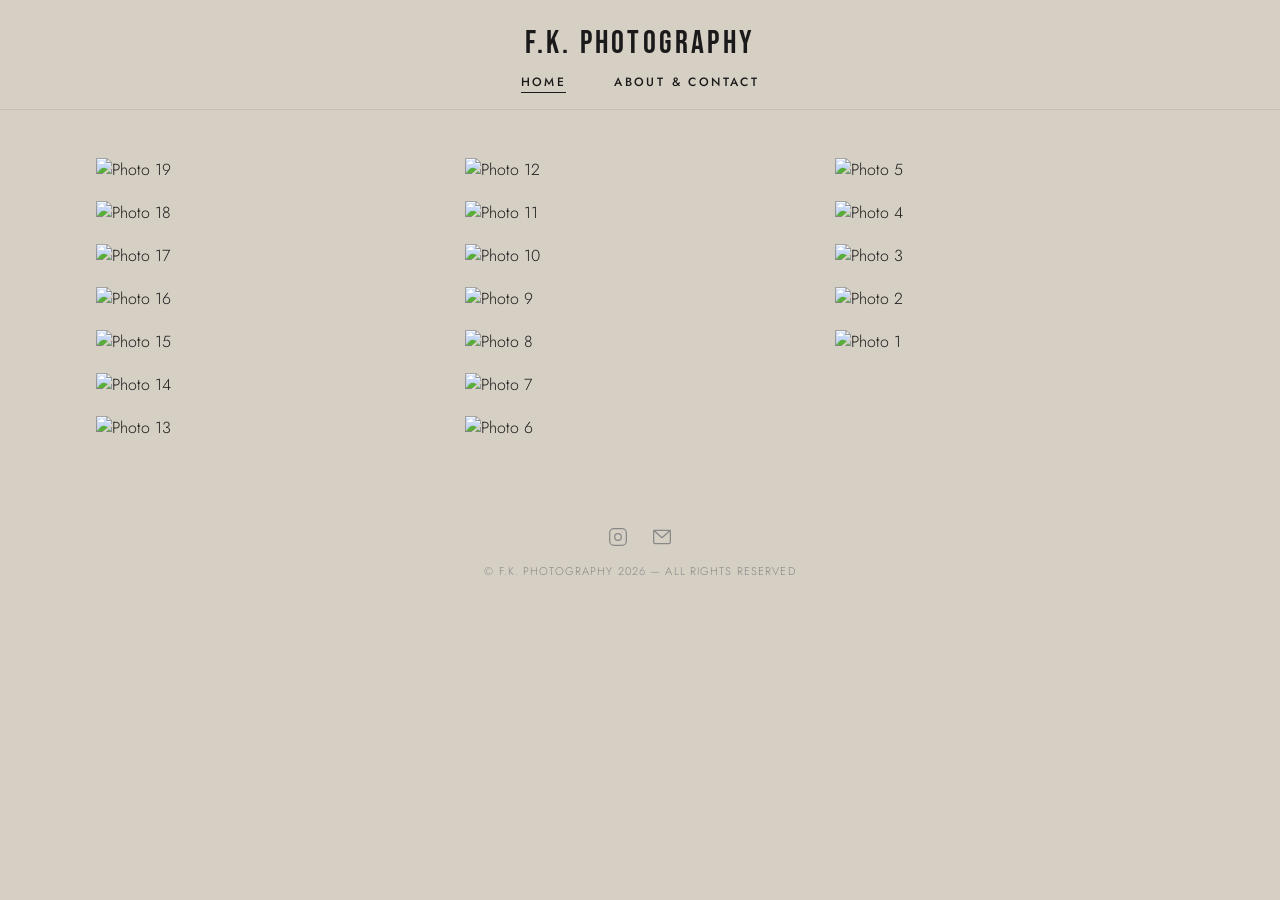
==== index.html @ 9a8f8eb3 "Add files via upload" ====
<!DOCTYPE html>
<html lang="en">
<head>
  <meta charset="UTF-8" />
  <meta name="viewport" content="width=device-width, initial-scale=1.0" />
  <title>F.K. Photography</title>
  <link rel="stylesheet" href="style.css" />
</head>
<body>

  <!-- NAV -->
  <nav>
    <a href="index.html" class="nav-logo">F.K. Photography</a>
    <ul class="nav-links">
      <li><a href="index.html" class="active">Home</a></li>
      <li><a href="about.html">About &amp; Contact</a></li>
    </ul>
    <button class="nav-toggle" aria-label="Open menu" onclick="openMenu()">
      <span></span><span></span><span></span>
    </button>
  </nav>

  <!-- MOBILE OVERLAY -->
  <div class="nav-overlay" id="navOverlay">
    <button class="nav-overlay-close" onclick="closeMenu()">&#x2715;</button>
    <a href="index.html" onclick="closeMenu()">Home</a>
    <a href="about.html" onclick="closeMenu()">About &amp; Contact</a>
  </div>

  <!-- MAIN -->
  <main>
    <div class="photo-grid" id="photoGrid">

      <!--
        ADDING NEW PHOTOS:
        1. Name new files manually: photo (20).jpeg, photo (21).jpeg etc.
        2. Copy one of the blocks below and paste it at the TOP of this list
        3. Update the number in src to match your new filename
      -->

      <!-- NEWEST PHOTOS AT TOP -->
      <div class="photo-grid-item fade-in"><img src="images/home/photo (19).jpeg" alt="Photo 19" loading="lazy" /></div>
      <div class="photo-grid-item fade-in"><img src="images/home/photo (18).jpeg" alt="Photo 18" loading="lazy" /></div>
      <div class="photo-grid-item fade-in"><img src="images/home/photo (17).jpeg" alt="Photo 17" loading="lazy" /></div>
      <div class="photo-grid-item fade-in"><img src="images/home/photo (16).jpeg" alt="Photo 16" loading="lazy" /></div>
      <div class="photo-grid-item fade-in"><img src="images/home/photo (15).jpeg" alt="Photo 15" loading="lazy" /></div>
      <div class="photo-grid-item fade-in"><img src="images/home/photo (14).jpeg" alt="Photo 14" loading="lazy" /></div>
      <div class="photo-grid-item fade-in"><img src="images/home/photo (13).jpeg" alt="Photo 13" loading="lazy" /></div>
      <div class="photo-grid-item fade-in"><img src="images/home/photo (12).jpeg" alt="Photo 12" loading="lazy" /></div>
      <div class="photo-grid-item fade-in"><img src="images/home/photo (11).jpeg" alt="Photo 11" loading="lazy" /></div>
      <div class="photo-grid-item fade-in"><img src="images/home/photo (10).jpeg" alt="Photo 10" loading="lazy" /></div>
      <div class="photo-grid-item fade-in"><img src="images/home/photo (9).jpeg" alt="Photo 9" loading="lazy" /></div>
      <div class="photo-grid-item fade-in"><img src="images/home/photo (8).jpeg" alt="Photo 8" loading="lazy" /></div>
      <div class="photo-grid-item fade-in"><img src="images/home/photo (7).jpeg" alt="Photo 7" loading="lazy" /></div>
      <div class="photo-grid-item fade-in"><img src="images/home/photo (6).jpeg" alt="Photo 6" loading="lazy" /></div>
      <div class="photo-grid-item fade-in"><img src="images/home/photo (5).jpeg" alt="Photo 5" loading="lazy" /></div>
      <div class="photo-grid-item fade-in"><img src="images/home/photo (4).jpeg" alt="Photo 4" loading="lazy" /></div>
      <div class="photo-grid-item fade-in"><img src="images/home/photo (3).jpeg" alt="Photo 3" loading="lazy" /></div>
      <div class="photo-grid-item fade-in"><img src="images/home/photo (2).jpeg" alt="Photo 2" loading="lazy" /></div>
      <div class="photo-grid-item fade-in"><img src="images/home/photo (1).jpeg" alt="Photo 1" loading="lazy" /></div>

    </div>
  </main>

  <!-- FOOTER -->
  <footer>
    <div class="footer-icons">
      <a href="https://instagram.com/photos_by_fk" target="_blank" rel="noopener" aria-label="Instagram">
        <svg viewBox="0 0 24 24" xmlns="http://www.w3.org/2000/svg">
          <rect x="2" y="2" width="20" height="20" rx="5" ry="5"/>
          <circle cx="12" cy="12" r="4"/>
          <circle cx="17.5" cy="6.5" r="0.5" fill="currentColor" stroke="none"/>
        </svg>
      </a>
      <a id="footermaillink" aria-label="Email">
        <svg viewBox="0 0 24 24" xmlns="http://www.w3.org/2000/svg">
          <rect x="2" y="4" width="20" height="16" rx="2"/>
          <polyline points="2,4 12,13 22,4"/>
        </svg>
      </a>
    </div>
    <p>&copy; F.K. Photography 2026 &mdash; All rights reserved</p>
  </footer>

  <script src="script.js"></script>
  <script>
    var u = 'f.k.photography';
    var d = 'outlook.com';
    var fl = document.getElementById('footermaillink');
    if (fl) { fl.href = 'mailto:' + u + '@' + d; }
  </script>

</body>
</html>
---- style.css ----
/* =============================================
   F.K. PHOTOGRAPHY — style.css
   ============================================= */

@import url('https://fonts.googleapis.com/css2?family=Bebas+Neue&family=Jost:ital,wght@0,300;0,400;0,500;1,300&display=swap');

:root {
  --bg:        #d6cfc4;
  --fg:        #1a1a1a;
  --fg-muted:  #888;
  --accent:    #1a1a1a;
  --nav-h:     110px;
  --font-display: 'Bebas Neue', sans-serif;
  --font-body:    'Jost', sans-serif;
}

*, *::before, *::after {
  box-sizing: border-box;
  margin: 0;
  padding: 0;
}

html { scroll-behavior: smooth; }

body {
  background: var(--bg);
  color: var(--fg);
  font-family: var(--font-body);
  font-weight: 300;
  min-height: 100vh;
}

a { color: inherit; text-decoration: none; }

img {
  display: block;
  width: 100%;
  height: 100%;
  object-fit: cover;
}

/* =============================================
   NAV
   ============================================= */

nav {
  position: fixed;
  top: 0; left: 0; right: 0;
  z-index: 100;
  height: var(--nav-h);
  display: flex;
  flex-direction: column;
  align-items: center;
  justify-content: center;
  gap: 0.4rem;
  padding: 1.2rem 2rem 0.8rem;
  background: var(--bg);
  border-bottom: 1px solid rgba(0,0,0,0.08);
}

.nav-logo {
  font-family: var(--font-display);
  font-size: 2rem;
  letter-spacing: 0.1em;
  text-transform: uppercase;
}

.nav-links {
  display: flex;
  gap: 3rem;
  list-style: none;
}

.nav-links a {
  font-family: var(--font-body);
  font-size: 0.75rem;
  font-weight: 500;
  letter-spacing: 0.2em;
  text-transform: uppercase;
  position: relative;
  padding-bottom: 2px;
}

.nav-links a::after {
  content: '';
  position: absolute;
  bottom: 0; left: 0;
  width: 0;
  height: 1px;
  background: var(--fg);
  transition: width 0.3s ease;
}

.nav-links a:hover::after,
.nav-links a.active::after { width: 100%; }

/* Mobile toggle — hidden on all sizes, we keep centered nav */
.nav-toggle {
  display: none;
}

/* =============================================
   MOBILE NAV OVERLAY
   ============================================= */

.nav-overlay {
  display: none;
  position: fixed;
  inset: 0;
  z-index: 99;
  background: var(--bg);
  flex-direction: column;
  align-items: center;
  justify-content: center;
  gap: 2.5rem;
}

.nav-overlay.open { display: flex; }

.nav-overlay a {
  font-family: var(--font-display);
  font-size: 3rem;
  letter-spacing: 0.06em;
}

.nav-overlay-close {
  position: absolute;
  top: 1.5rem; right: 2rem;
  background: none;
  border: none;
  font-size: 2rem;
  cursor: pointer;
  color: var(--fg);
  font-family: var(--font-body);
  font-weight: 300;
}

/* =============================================
   PAGE WRAPPER
   ============================================= */

main { padding-top: var(--nav-h); }

/* =============================================
   HOME — PHOTO GRID
   ============================================= */

.photo-grid {
  columns: 3;
  column-gap: 20px;
  padding: 3rem 6rem;
  max-width: 1400px;
  margin: 0 auto;
}

.photo-grid-item {
  break-inside: avoid;
  margin-bottom: 20px;
  overflow: hidden;
}

.photo-grid-item img {
  height: auto;
  display: block;
}

/* =============================================
   ABOUT PAGE
   ============================================= */

.about-wrap {
  max-width: 900px;
  margin: 0 auto;
  padding: 5rem 2rem 6rem;
  display: grid;
  grid-template-columns: 1fr 1fr;
  gap: 5rem;
  align-items: start;
}

.about-image {
  aspect-ratio: 3/4;
  overflow: hidden;
  cursor: default;
  pointer-events: none;
}

.about-image img {
  width: 100%;
  height: 100%;
  object-fit: cover;
}

.about-text h1 {
  font-family: var(--font-display);
  font-size: 3.5rem;
  letter-spacing: 0.05em;
  line-height: 1;
  margin-bottom: 2rem;
}

.about-text p {
  font-size: 0.95rem;
  line-height: 1.85;
  margin-bottom: 1.5rem;
}

.contact-block {
  border-top: 1px solid #ccc;
  padding-top: 2rem;
  margin-top: 1rem;
}

.contact-block h2 {
  font-family: var(--font-display);
  font-size: 1.8rem;
  letter-spacing: 0.05em;
  margin-bottom: 1.2rem;
}

.contact-block a {
  display: inline-block;
  font-size: 0.8rem;
  letter-spacing: 0.15em;
  text-transform: uppercase;
  border-bottom: 1px solid var(--fg);
  padding-bottom: 2px;
  margin-bottom: 0.8rem;
  transition: opacity 0.2s;
}

.contact-block a:hover { opacity: 0.5; }

/* =============================================
   FOOTER
   ============================================= */

footer {
  padding: 2.5rem 2rem;
  font-size: 0.7rem;
  letter-spacing: 0.1em;
  color: var(--fg-muted);
  text-align: center;
  text-transform: uppercase;
  display: flex;
  flex-direction: column;
  align-items: center;
  gap: 1rem;
}

.footer-icons {
  display: flex;
  gap: 1.5rem;
  align-items: center;
}

.footer-icons a {
  color: var(--fg-muted);
  transition: color 0.2s ease;
  display: flex;
  align-items: center;
}

.footer-icons a:hover { color: var(--fg); }

.footer-icons svg {
  width: 20px;
  height: 20px;
  fill: none;
  stroke: currentColor;
  stroke-width: 1.5;
  stroke-linecap: round;
  stroke-linejoin: round;
}

/* =============================================
   FADE-IN ON SCROLL
   ============================================= */

.fade-in {
  opacity: 0;
  transform: translateY(16px);
  transition: opacity 0.7s ease, transform 0.7s ease;
}

.fade-in.visible {
  opacity: 1;
  transform: none;
}

/* =============================================
   RESPONSIVE
   ============================================= */

@media (max-width: 1100px) {
  .photo-grid { padding: 2.5rem 3rem; }
}

@media (max-width: 900px) {
  .about-wrap {
    grid-template-columns: 1fr;
    gap: 2rem;
    padding: 3rem 1.5rem 5rem;
  }

  /* Flip order: text first, portrait second on mobile */
  .about-image { order: 2; aspect-ratio: unset; max-width: 260px; margin: 0 auto; }
  .about-text  { order: 1; }

  .photo-grid { padding: 2rem; }
}

@media (max-width: 700px) {
  .photo-grid {
    columns: 2;
    padding: 1.5rem 1rem;
    column-gap: 12px;
  }
  .photo-grid-item { margin-bottom: 12px; }

  /* Keep nav centered, just shrink font slightly */
  .nav-logo { font-size: 1.4rem; }
  .nav-links a { font-size: 0.65rem; letter-spacing: 0.14em; }
  nav { gap: 0.3rem; }
}

@media (max-width: 420px) {
  .photo-grid { columns: 1; }

  .nav-logo { font-size: 1.2rem; }
  .nav-links { gap: 1.5rem; }
}
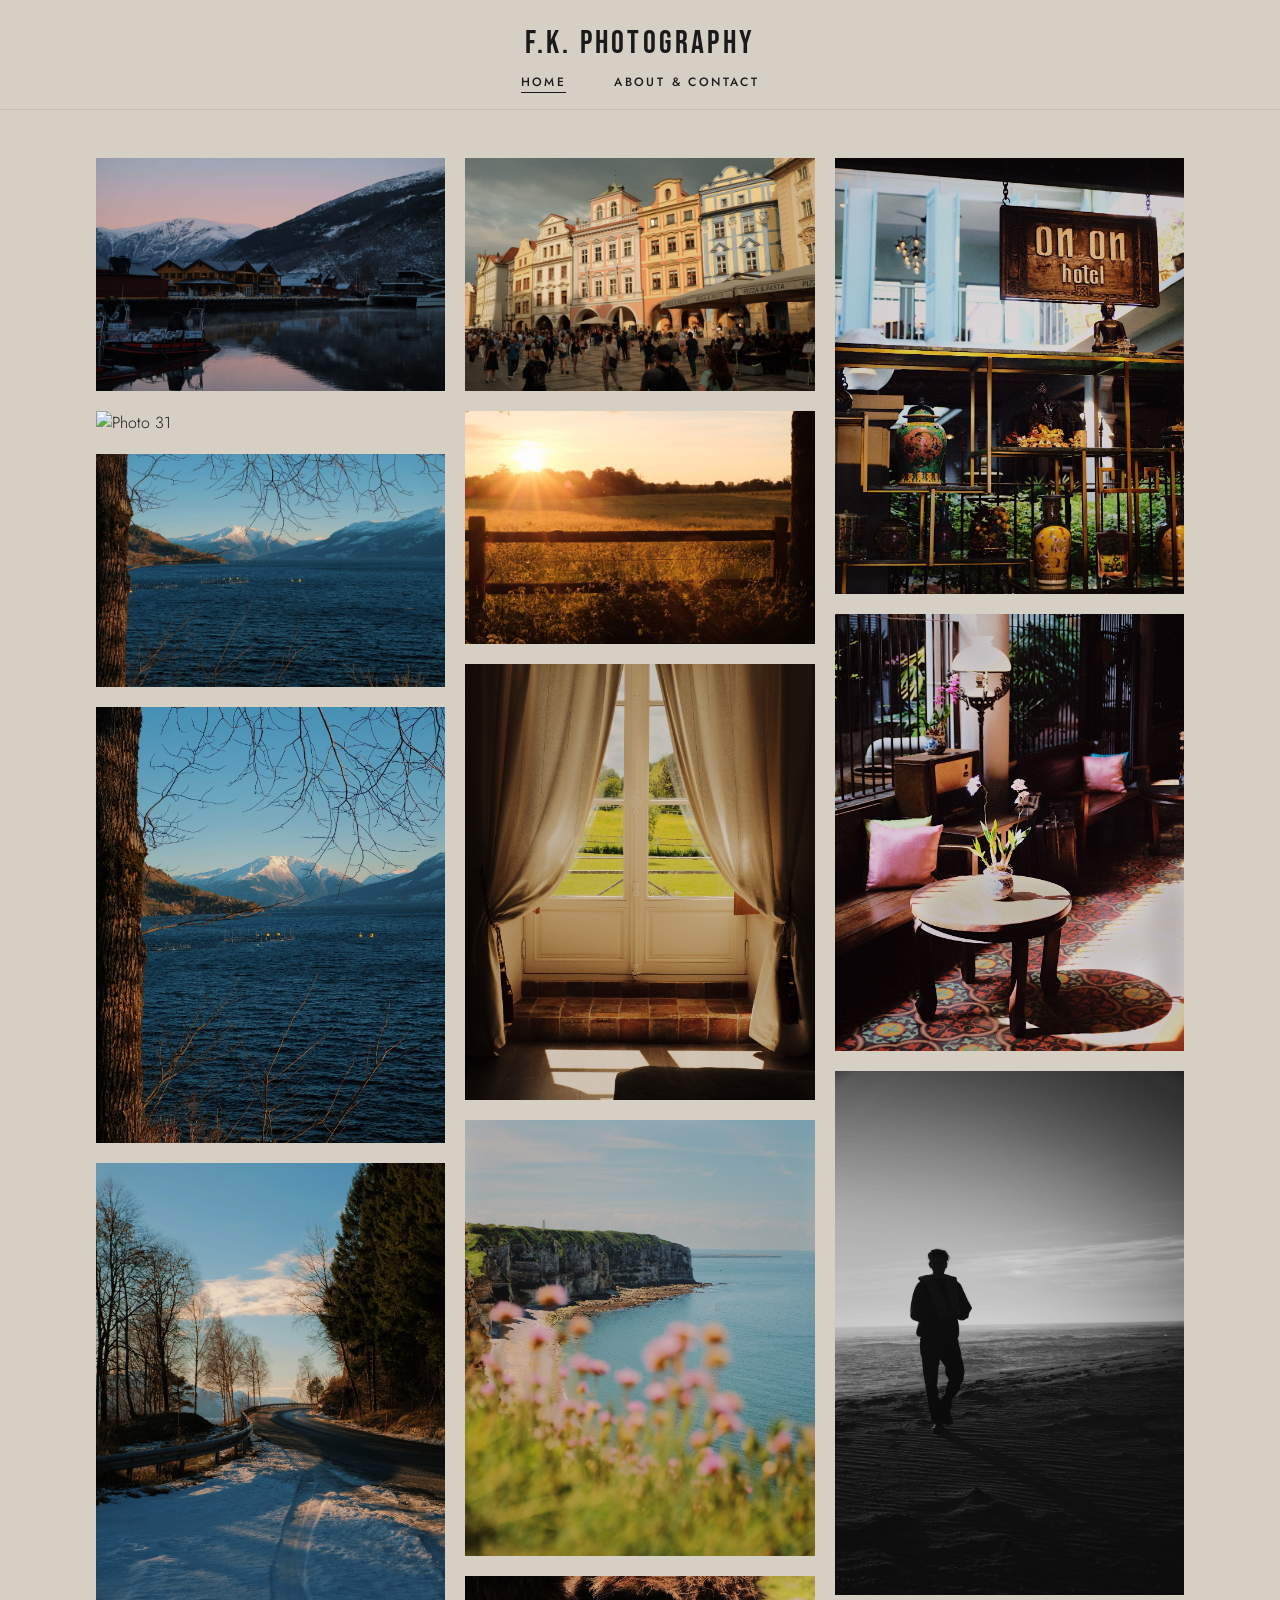
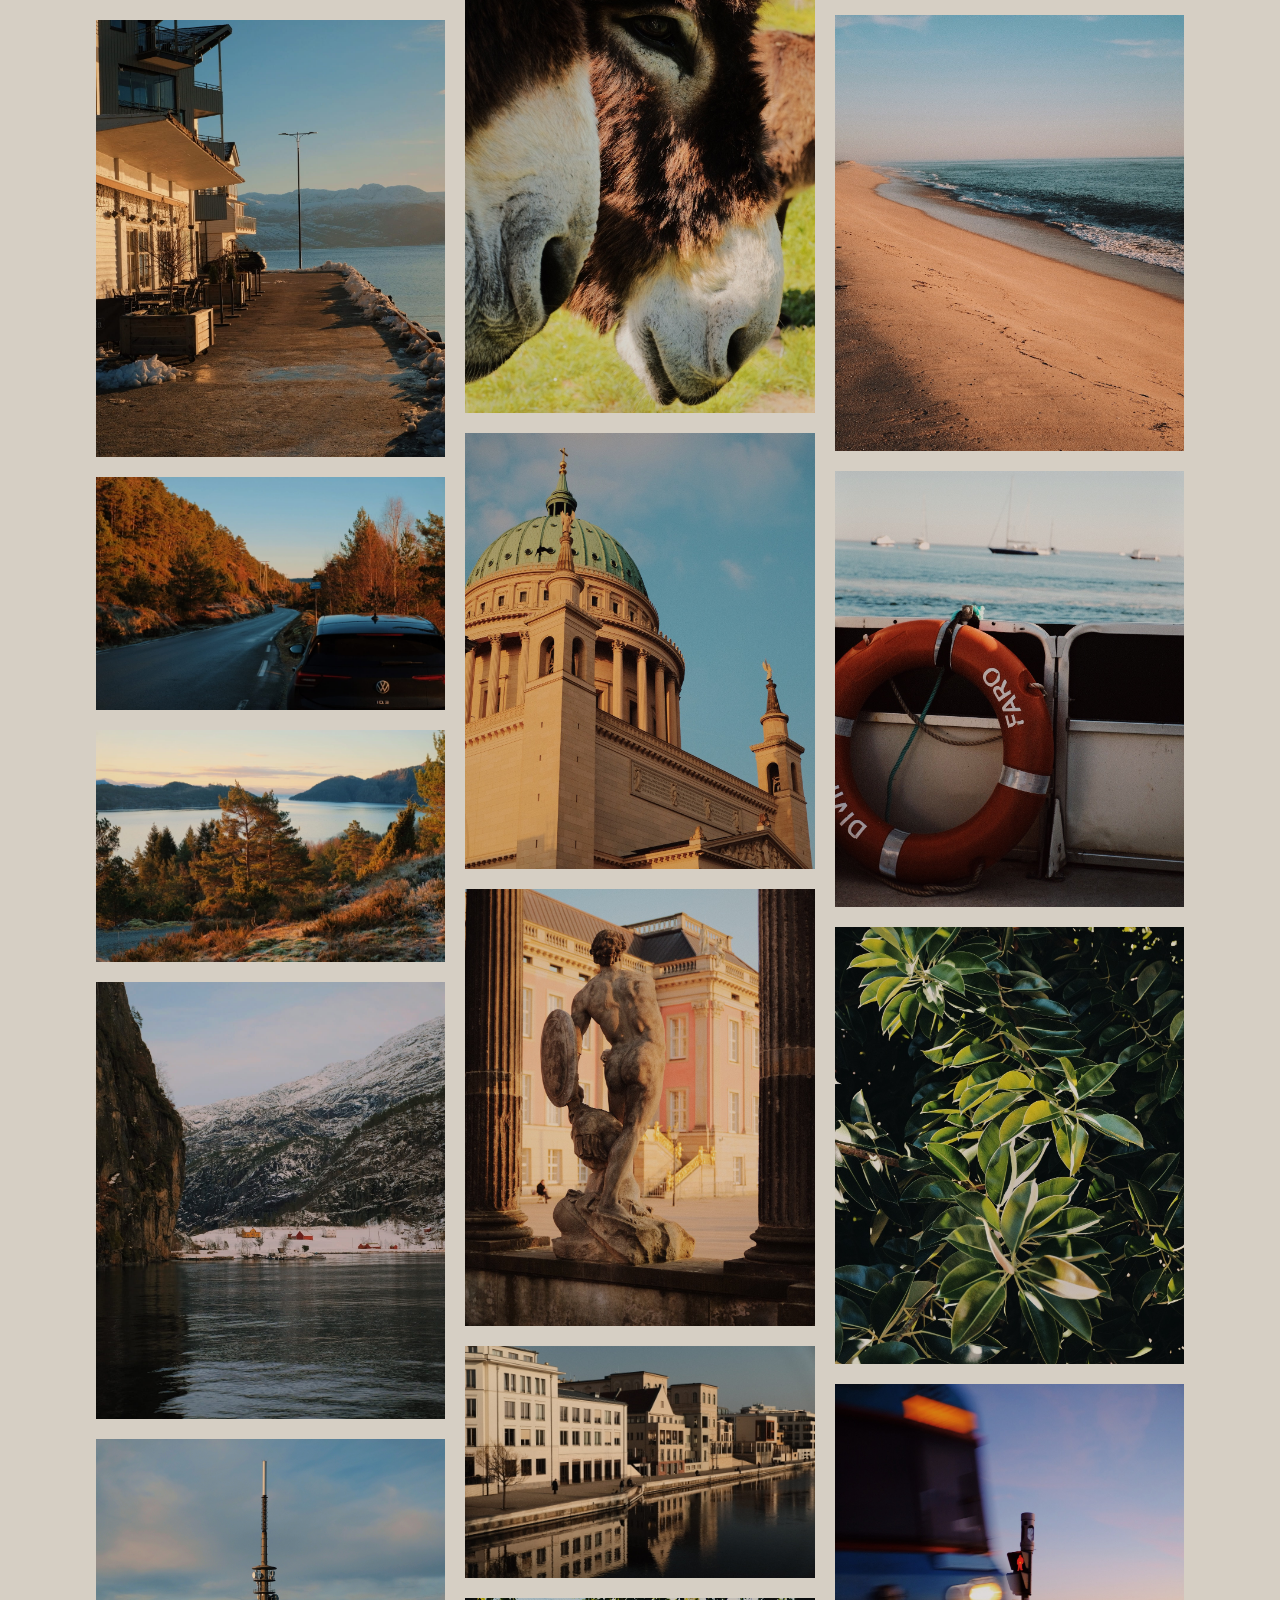
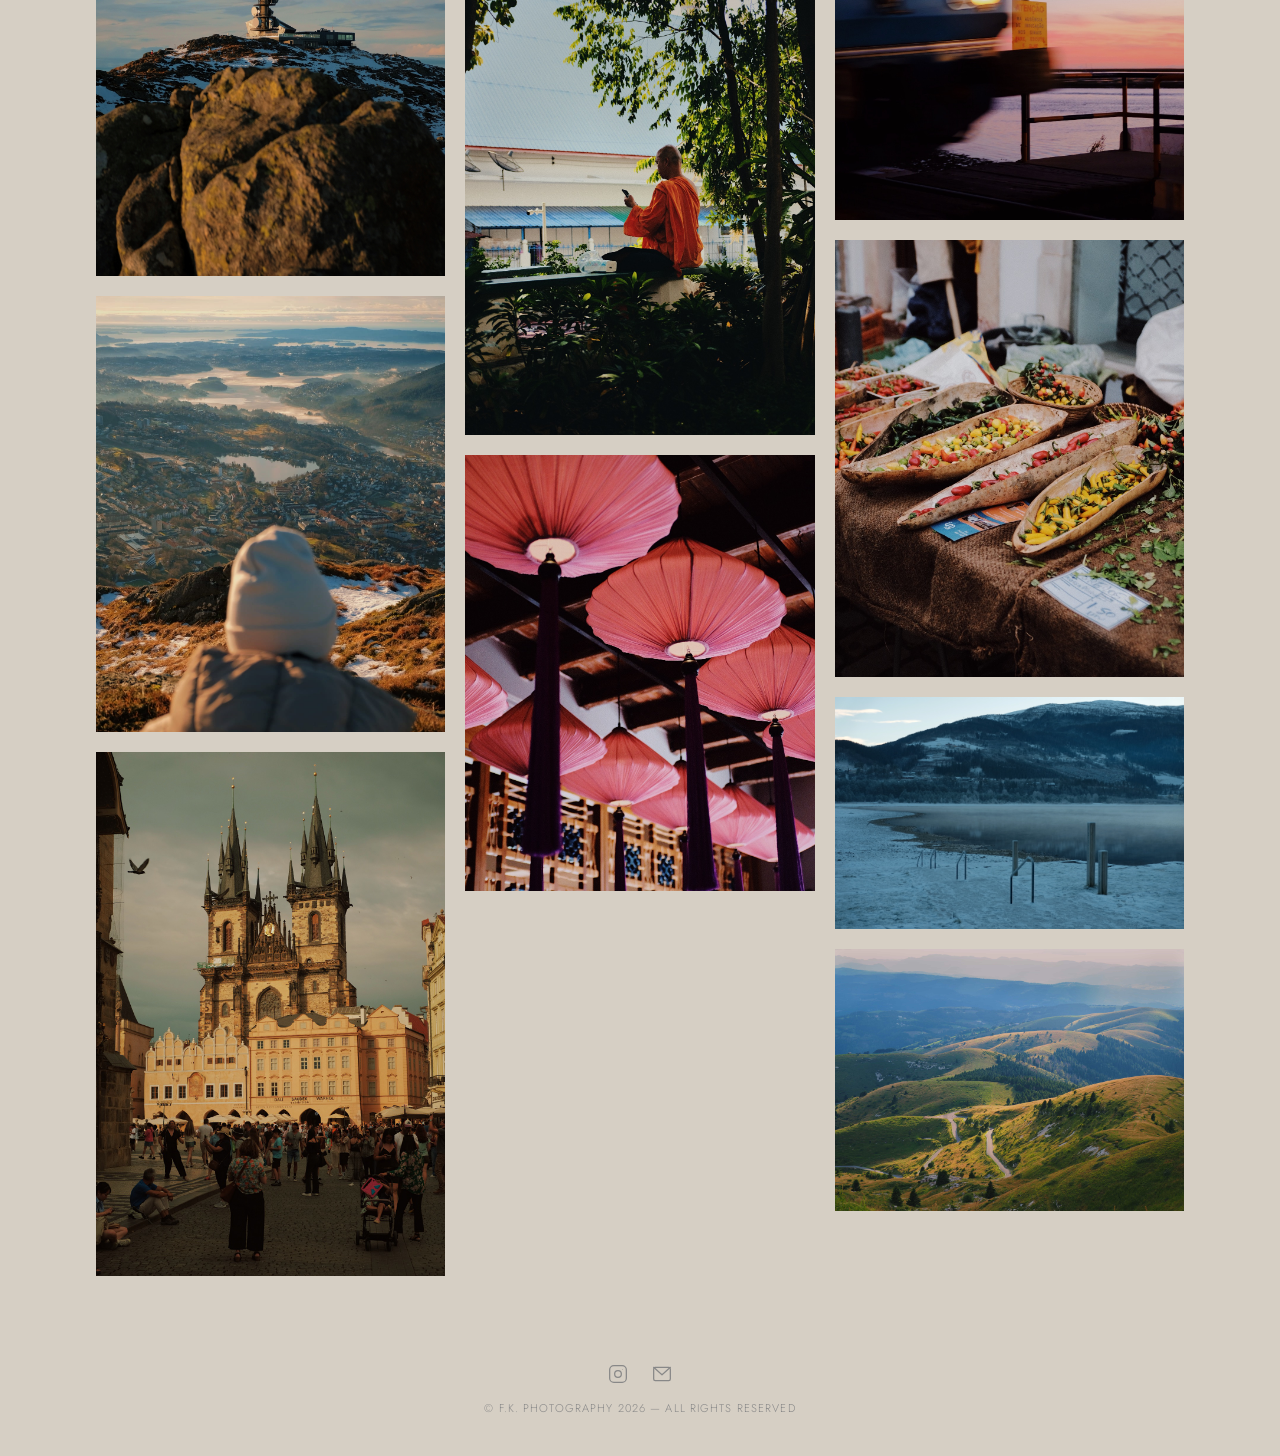
==== commit 512be9cb: "Update index.html" ====
--- a/index.html
+++ b/index.html
@@ -39,6 +39,19 @@
       -->
 
       <!-- NEWEST PHOTOS AT TOP -->
+      <div class="photo-grid-item fade-in"><img src="images/home/photo (32).jpeg" alt="Photo 32" loading="lazy" /></div>
+      <div class="photo-grid-item fade-in"><img src="images/home/photo (31).jpeg" alt="Photo 31" loading="lazy" /></div>
+      <div class="photo-grid-item fade-in"><img src="images/home/photo (30).jpeg" alt="Photo 30" loading="lazy" /></div>
+      <div class="photo-grid-item fade-in"><img src="images/home/photo (29).jpeg" alt="Photo 29" loading="lazy" /></div>
+      <div class="photo-grid-item fade-in"><img src="images/home/photo (28).jpeg" alt="Photo 28" loading="lazy" /></div>
+      <div class="photo-grid-item fade-in"><img src="images/home/photo (27).jpeg" alt="Photo 27" loading="lazy" /></div>
+      <div class="photo-grid-item fade-in"><img src="images/home/photo (26).jpeg" alt="Photo 26" loading="lazy" /></div>
+      <div class="photo-grid-item fade-in"><img src="images/home/photo (25).jpeg" alt="Photo 25" loading="lazy" /></div>
+      <div class="photo-grid-item fade-in"><img src="images/home/photo (24).jpeg" alt="Photo 24" loading="lazy" /></div>
+      <div class="photo-grid-item fade-in"><img src="images/home/photo (23).jpeg" alt="Photo 23" loading="lazy" /></div>
+      <div class="photo-grid-item fade-in"><img src="images/home/photo (22).jpeg" alt="Photo 22" loading="lazy" /></div>
+      <div class="photo-grid-item fade-in"><img src="images/home/photo (21).jpeg" alt="Photo 21" loading="lazy" /></div>
+      <div class="photo-grid-item fade-in"><img src="images/home/photo (20).jpeg" alt="Photo 20" loading="lazy" /></div>
       <div class="photo-grid-item fade-in"><img src="images/home/photo (19).jpeg" alt="Photo 19" loading="lazy" /></div>
       <div class="photo-grid-item fade-in"><img src="images/home/photo (18).jpeg" alt="Photo 18" loading="lazy" /></div>
       <div class="photo-grid-item fade-in"><img src="images/home/photo (17).jpeg" alt="Photo 17" loading="lazy" /></div>
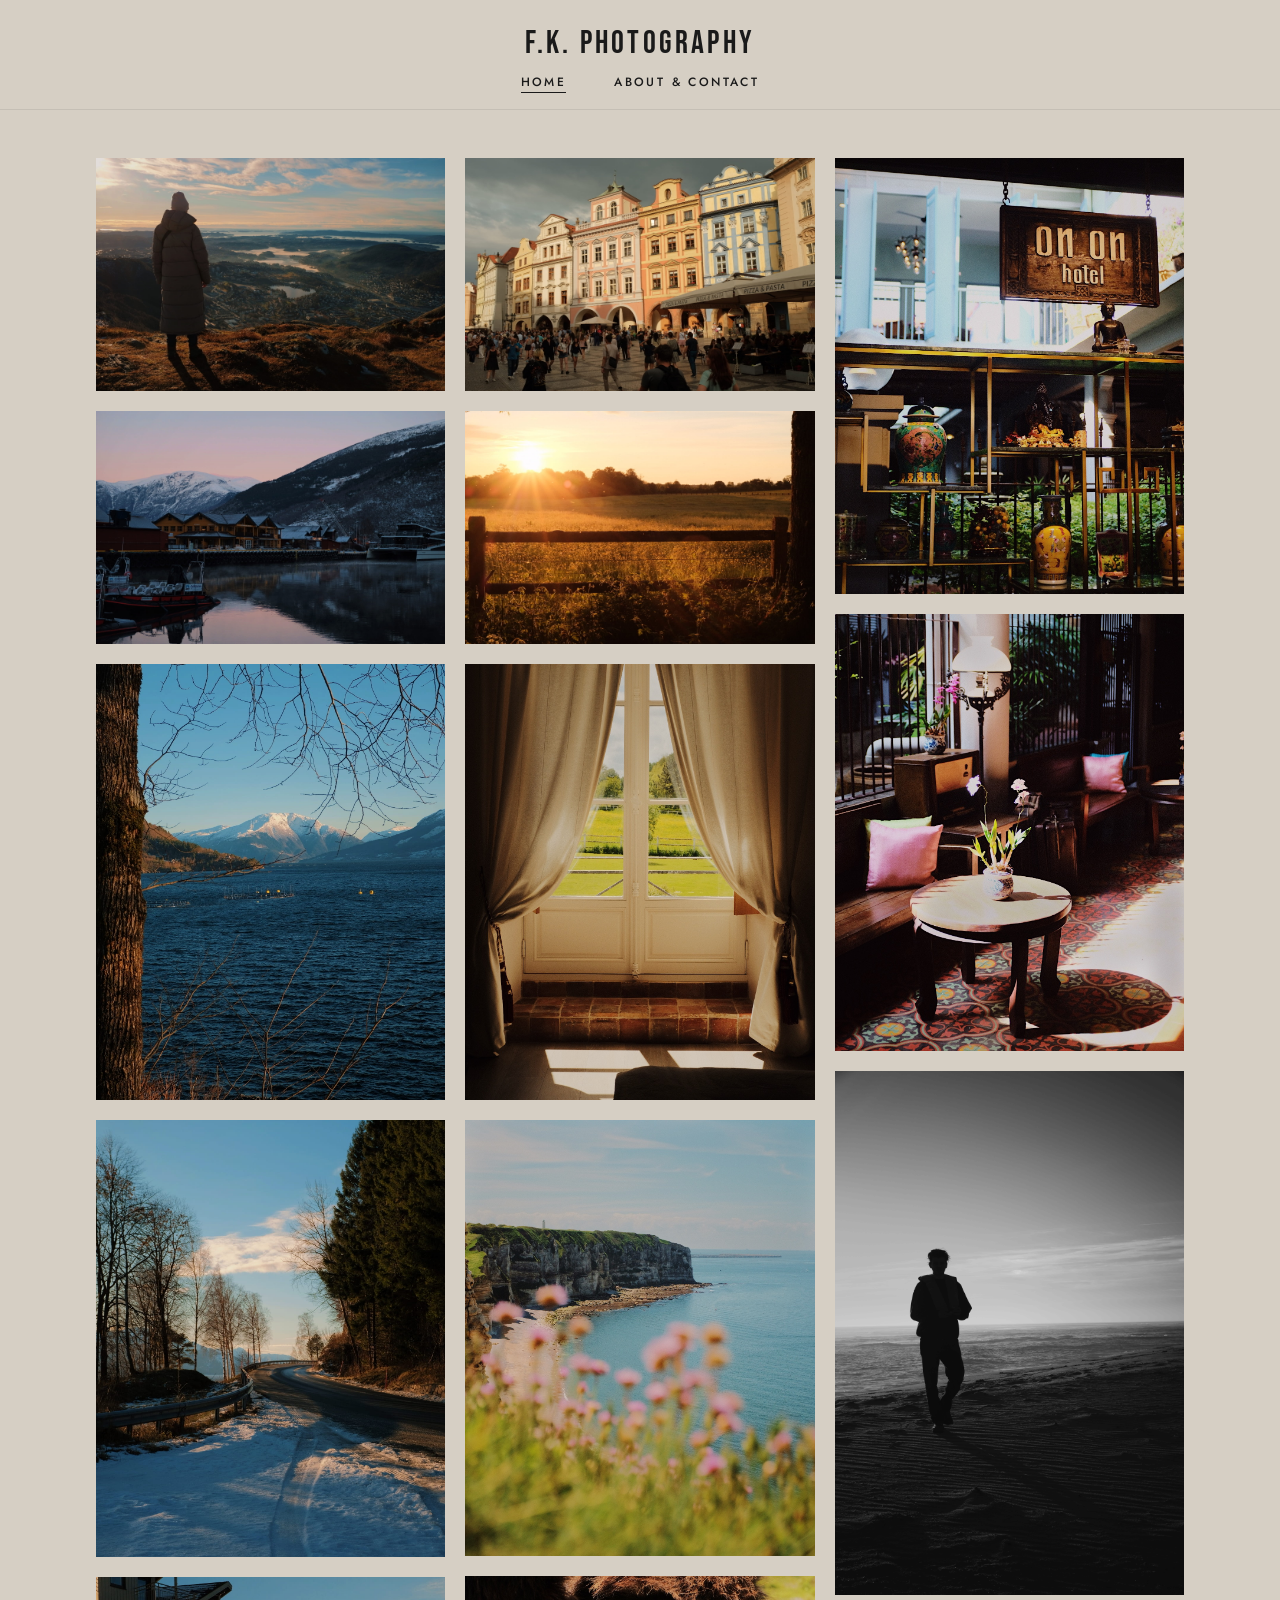
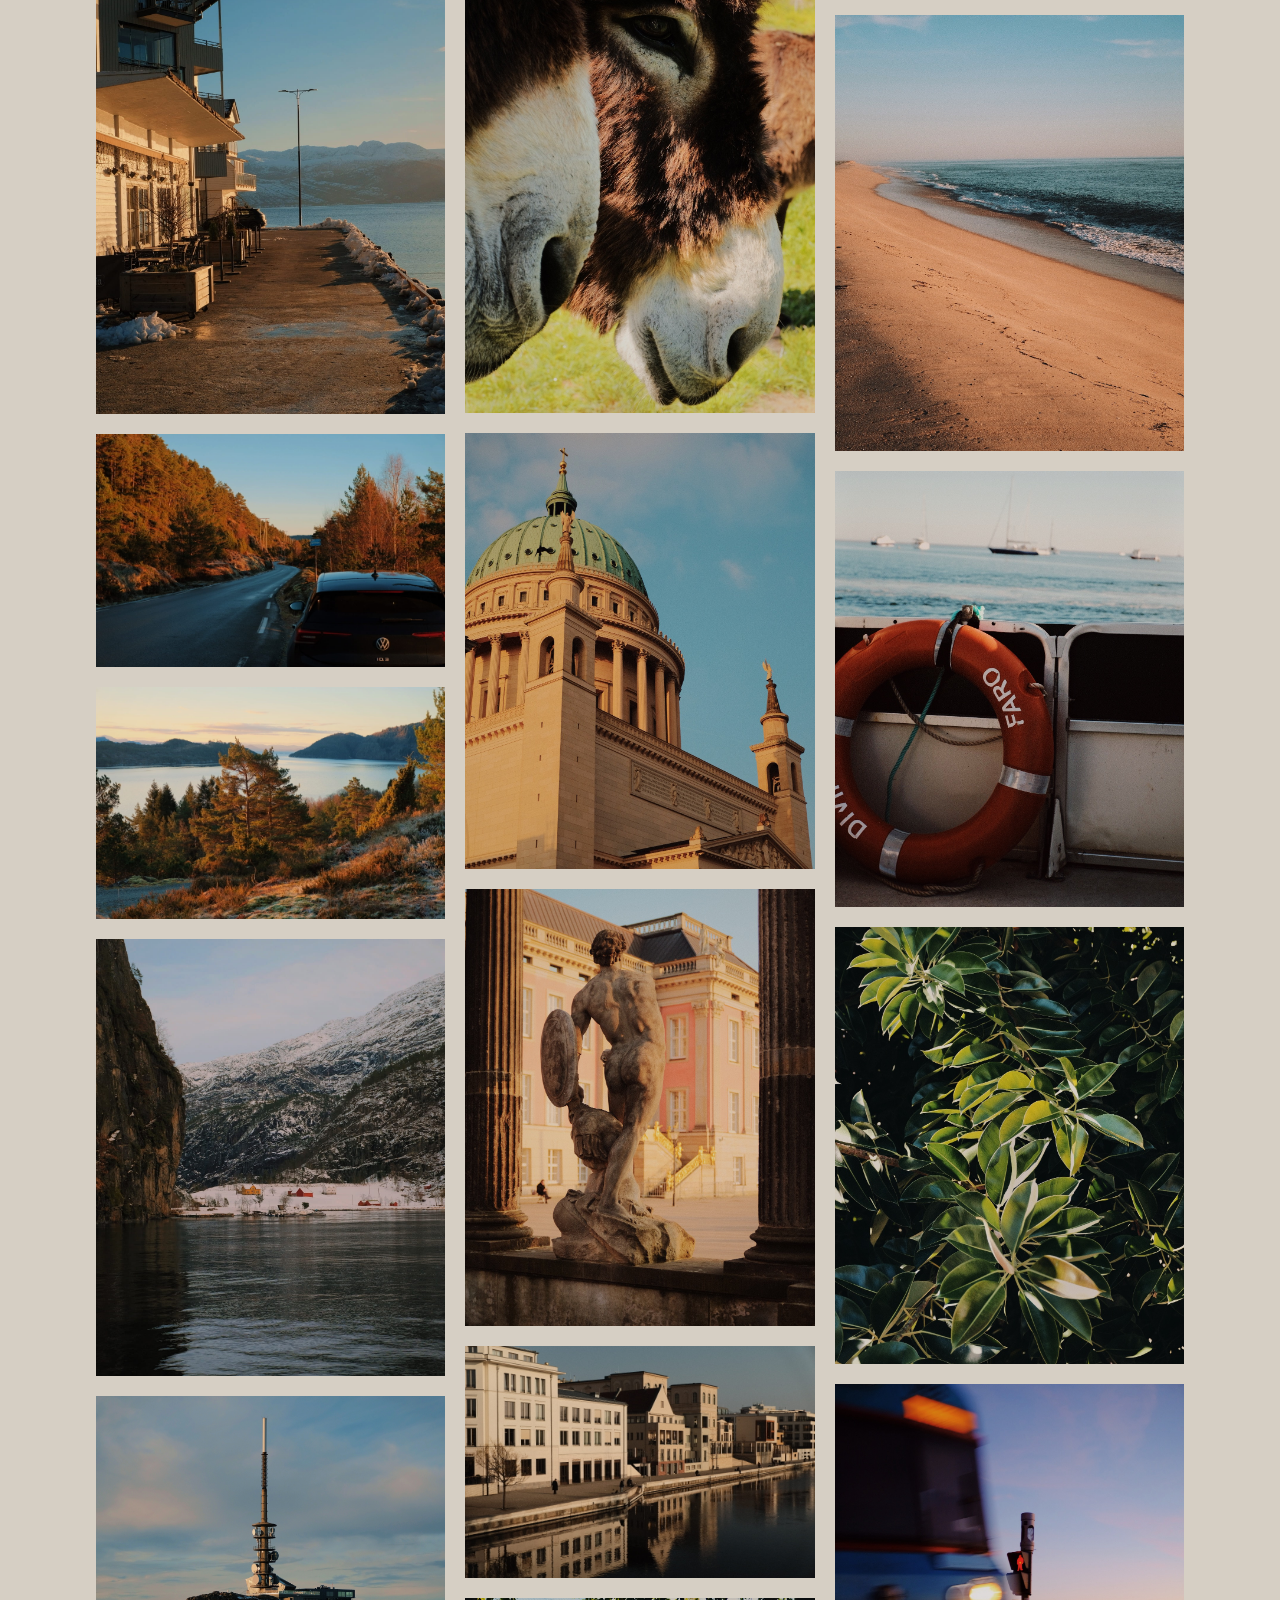
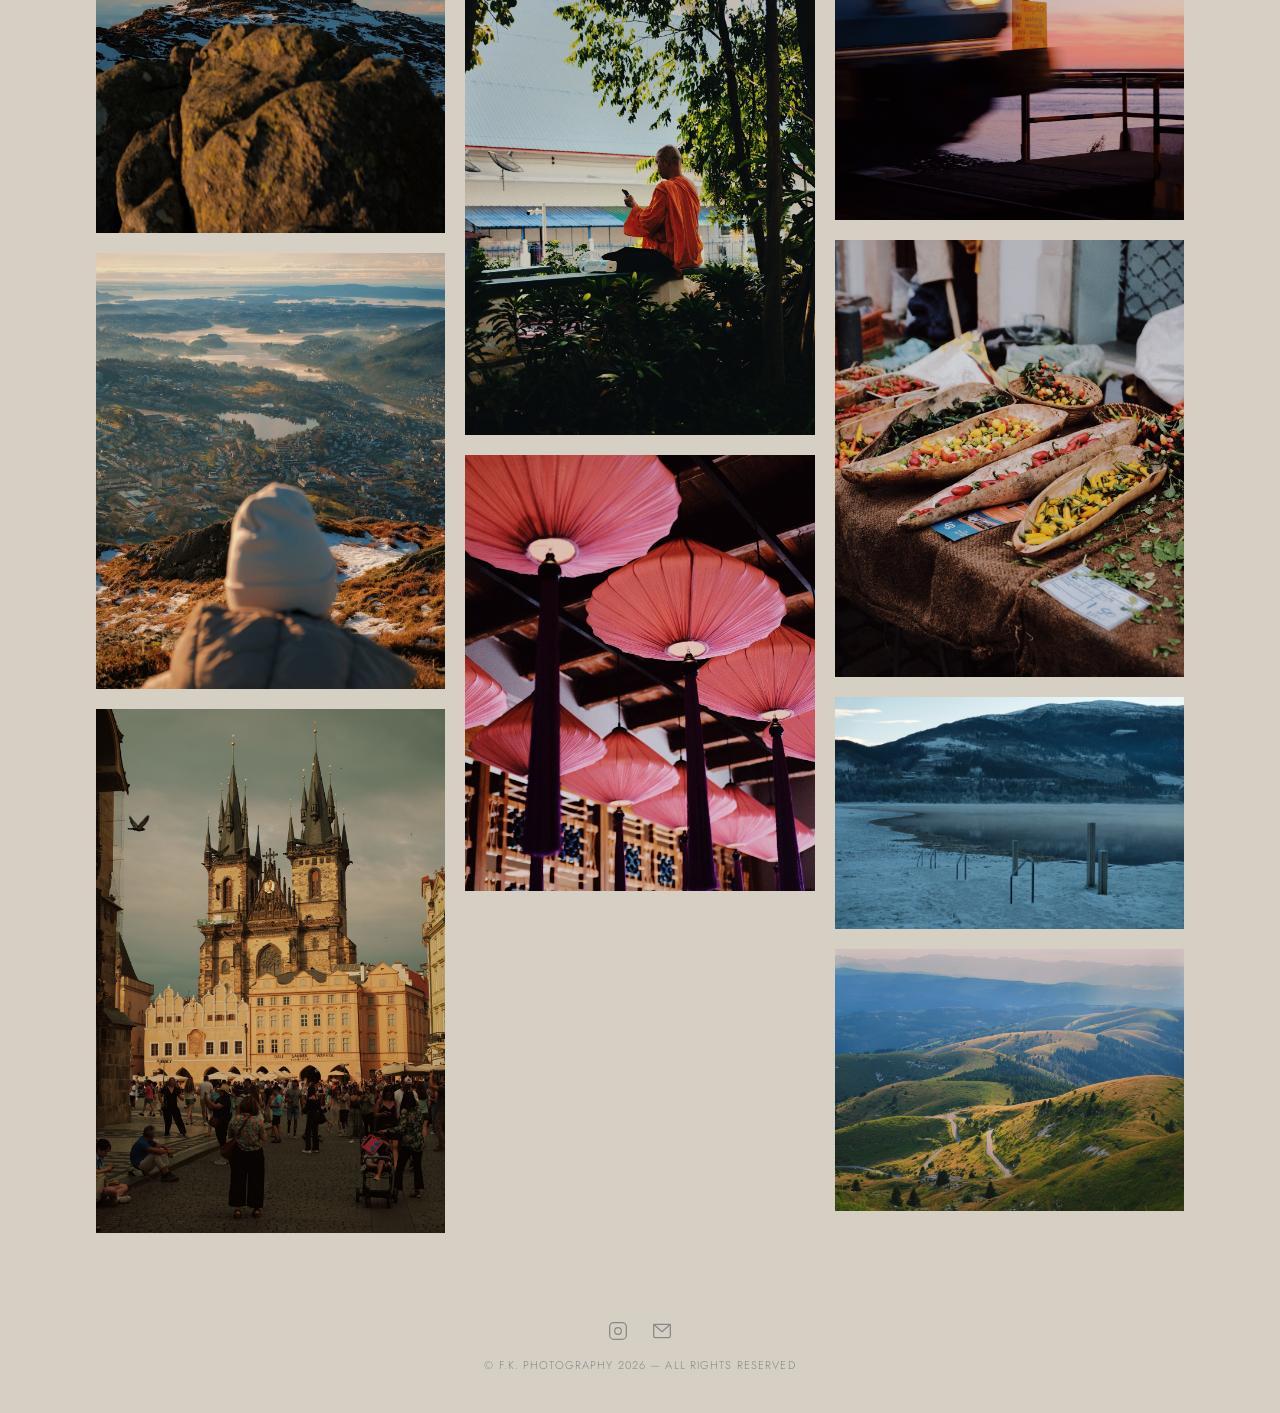
==== commit ebd2eca9: "Update index.html" ====
--- a/index.html
+++ b/index.html
@@ -39,7 +39,6 @@
       -->
 
       <!-- NEWEST PHOTOS AT TOP -->
-      <div class="photo-grid-item fade-in"><img src="images/home/photo (32).jpeg" alt="Photo 32" loading="lazy" /></div>
       <div class="photo-grid-item fade-in"><img src="images/home/photo (31).jpeg" alt="Photo 31" loading="lazy" /></div>
       <div class="photo-grid-item fade-in"><img src="images/home/photo (30).jpeg" alt="Photo 30" loading="lazy" /></div>
       <div class="photo-grid-item fade-in"><img src="images/home/photo (29).jpeg" alt="Photo 29" loading="lazy" /></div>
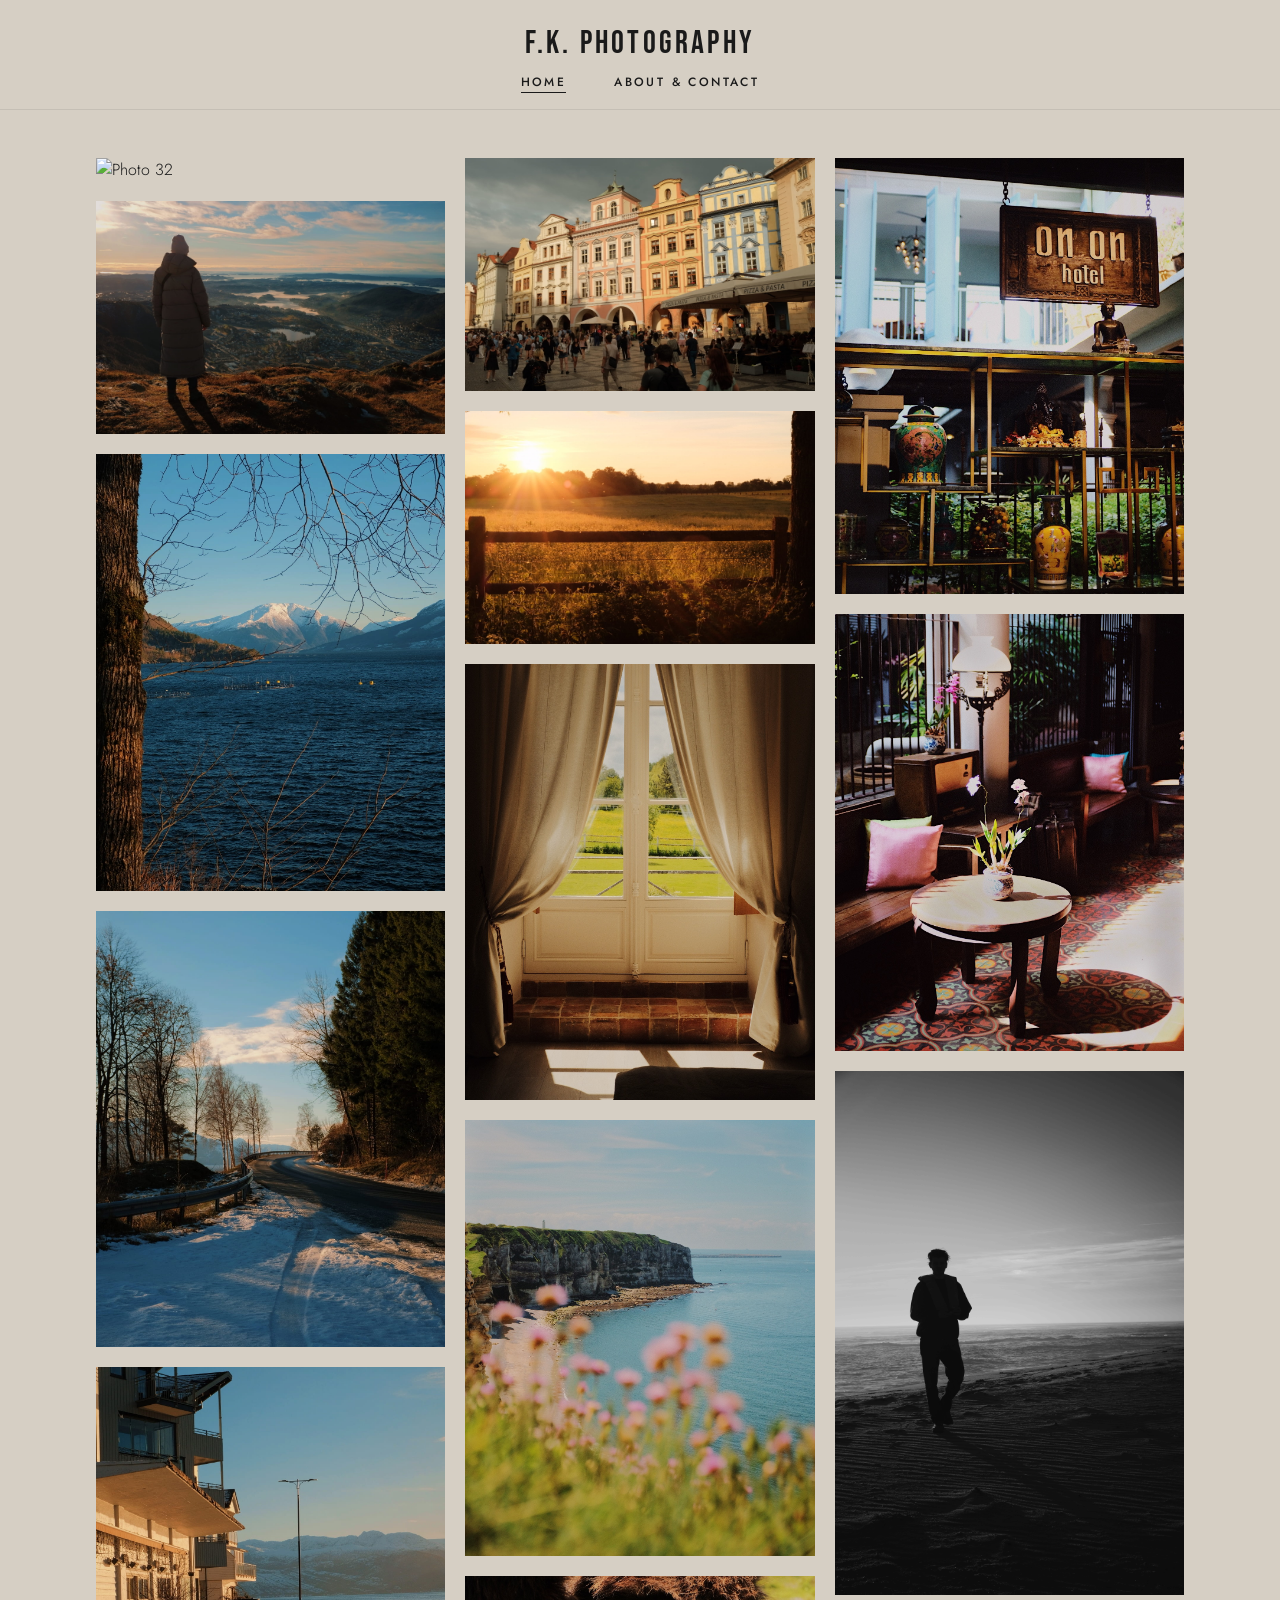
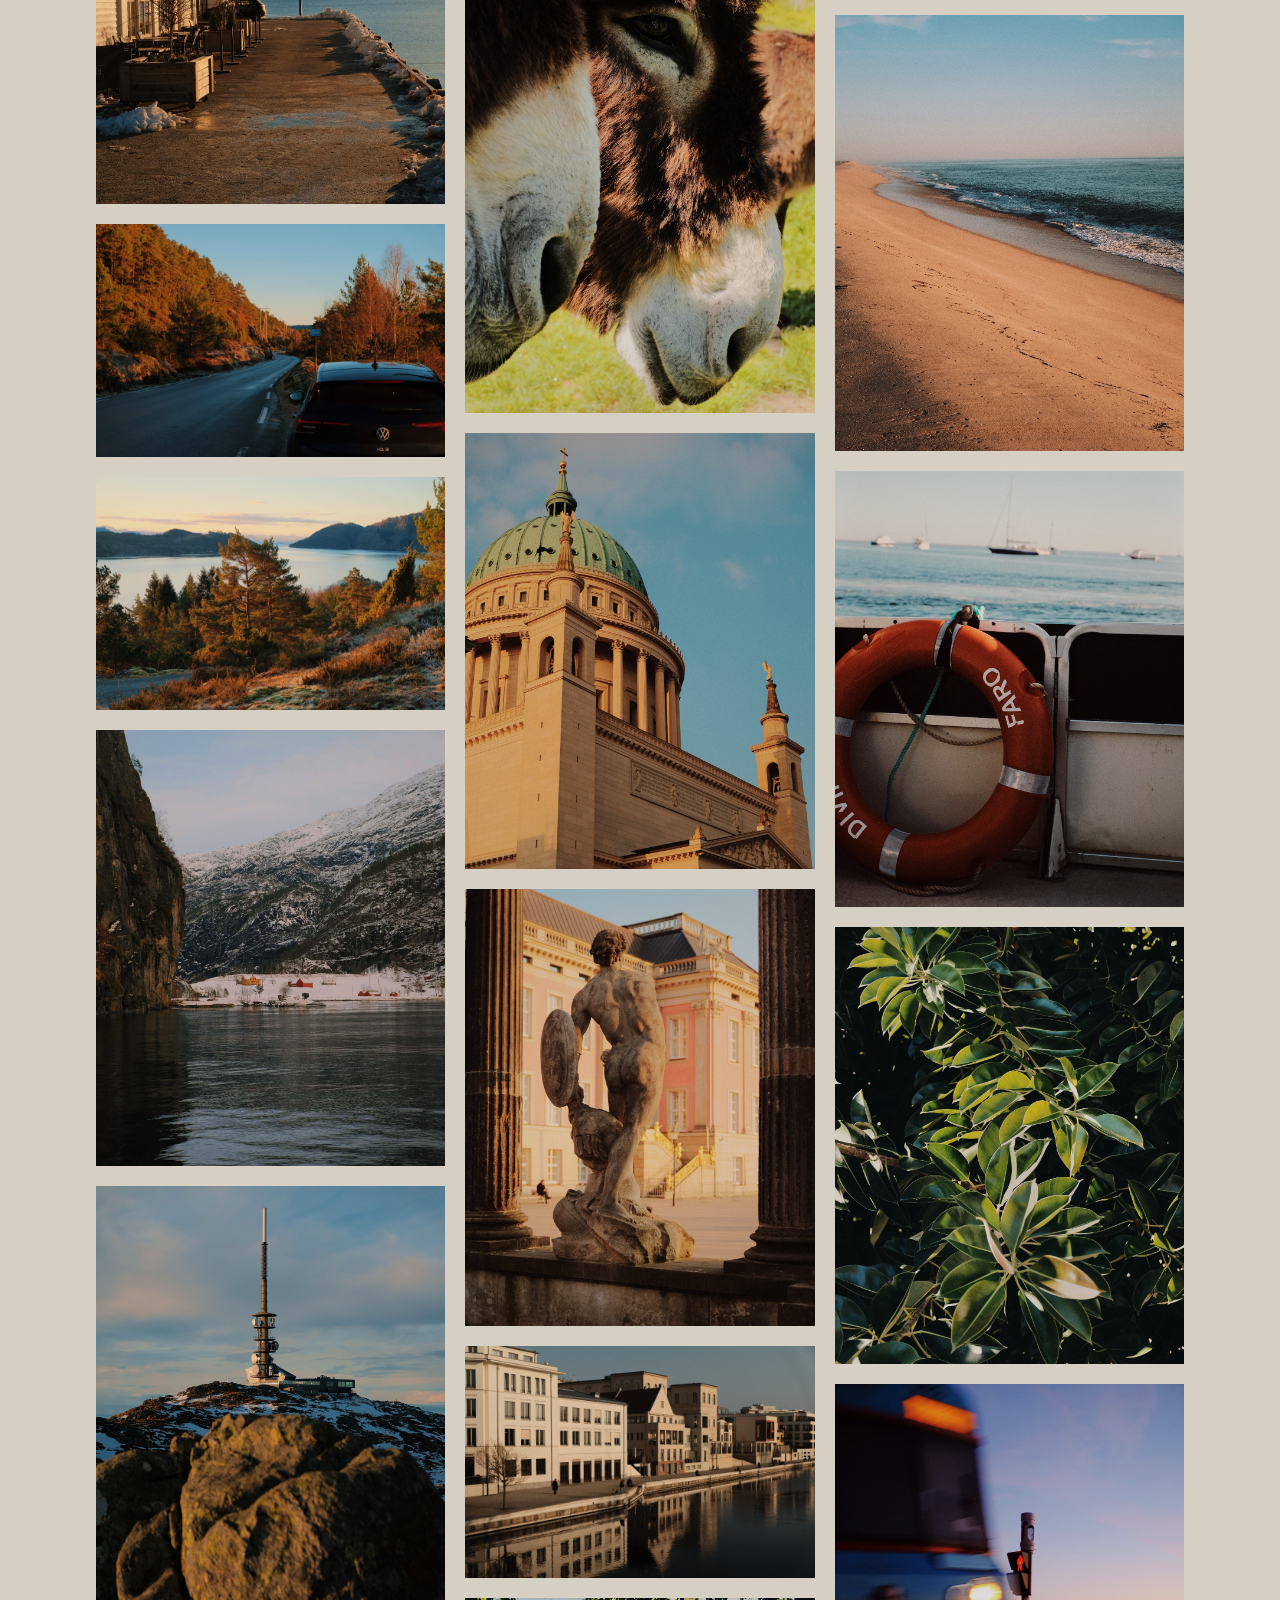
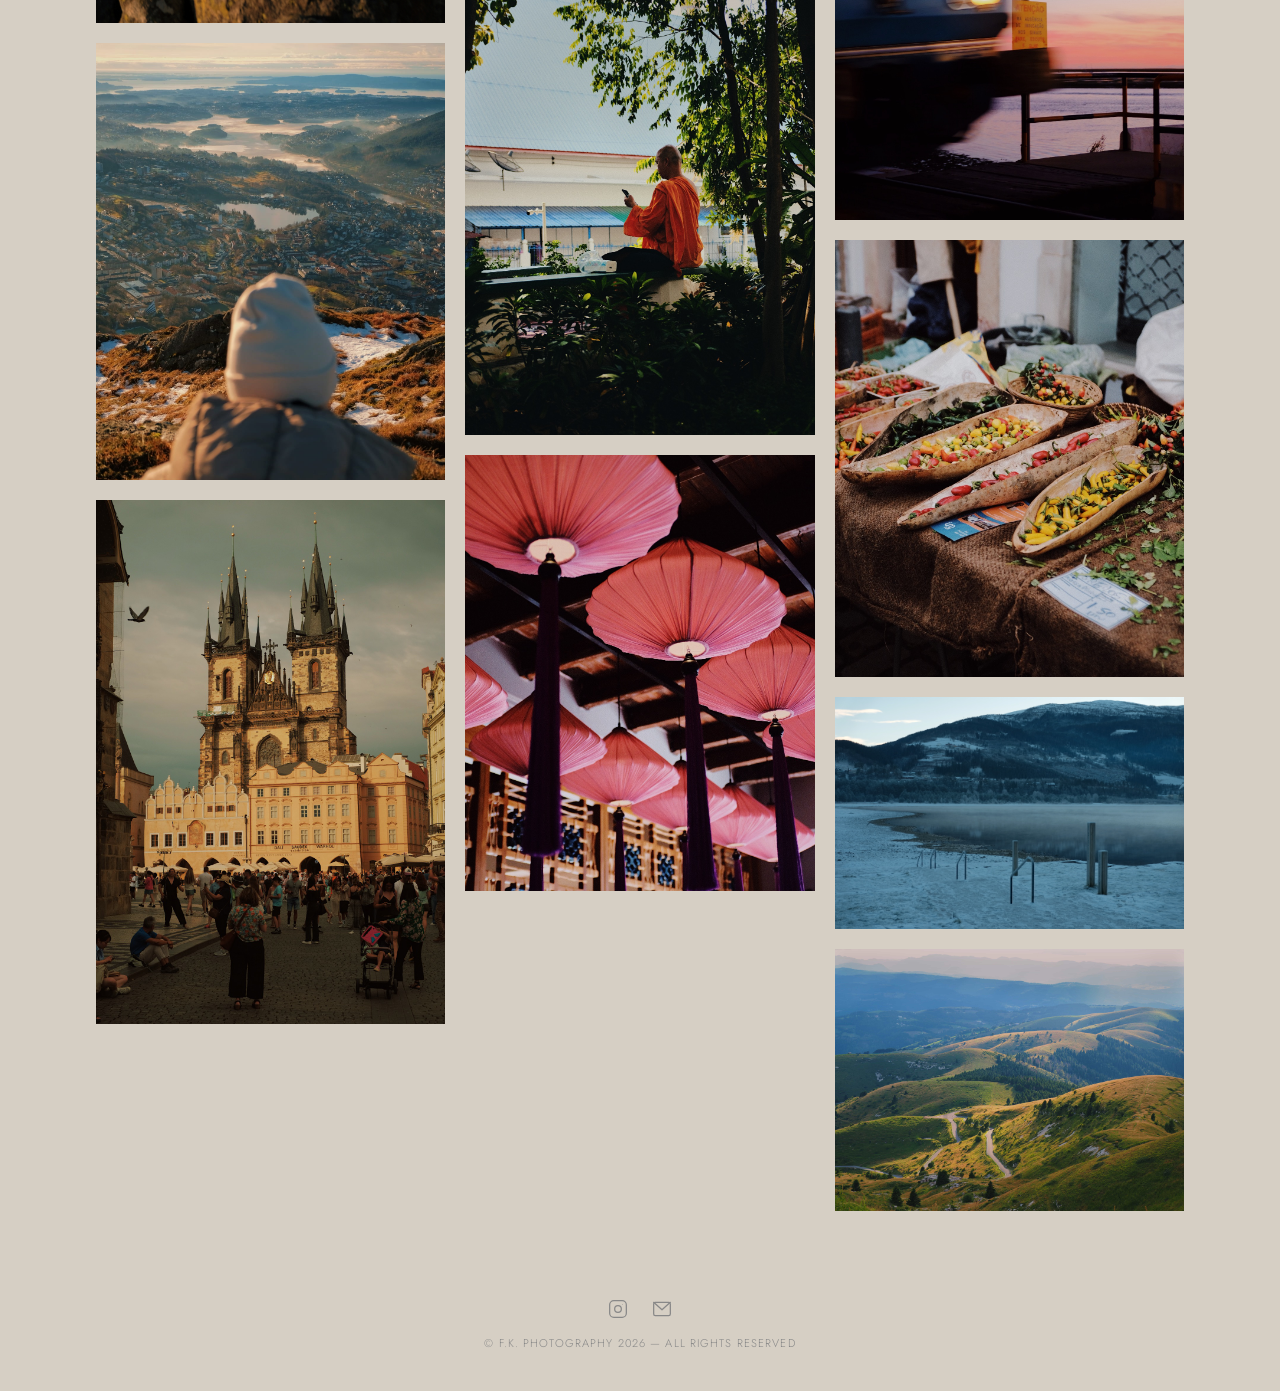
==== commit 4b6b8b2a: "Update index.html" ====
--- a/index.html
+++ b/index.html
@@ -39,8 +39,8 @@
       -->
 
       <!-- NEWEST PHOTOS AT TOP -->
+      <div class="photo-grid-item fade-in"><img src="images/home/photo (30).jpeg" alt="Photo 32" loading="lazy" /></div>
       <div class="photo-grid-item fade-in"><img src="images/home/photo (31).jpeg" alt="Photo 31" loading="lazy" /></div>
-      <div class="photo-grid-item fade-in"><img src="images/home/photo (30).jpeg" alt="Photo 30" loading="lazy" /></div>
       <div class="photo-grid-item fade-in"><img src="images/home/photo (29).jpeg" alt="Photo 29" loading="lazy" /></div>
       <div class="photo-grid-item fade-in"><img src="images/home/photo (28).jpeg" alt="Photo 28" loading="lazy" /></div>
       <div class="photo-grid-item fade-in"><img src="images/home/photo (27).jpeg" alt="Photo 27" loading="lazy" /></div>
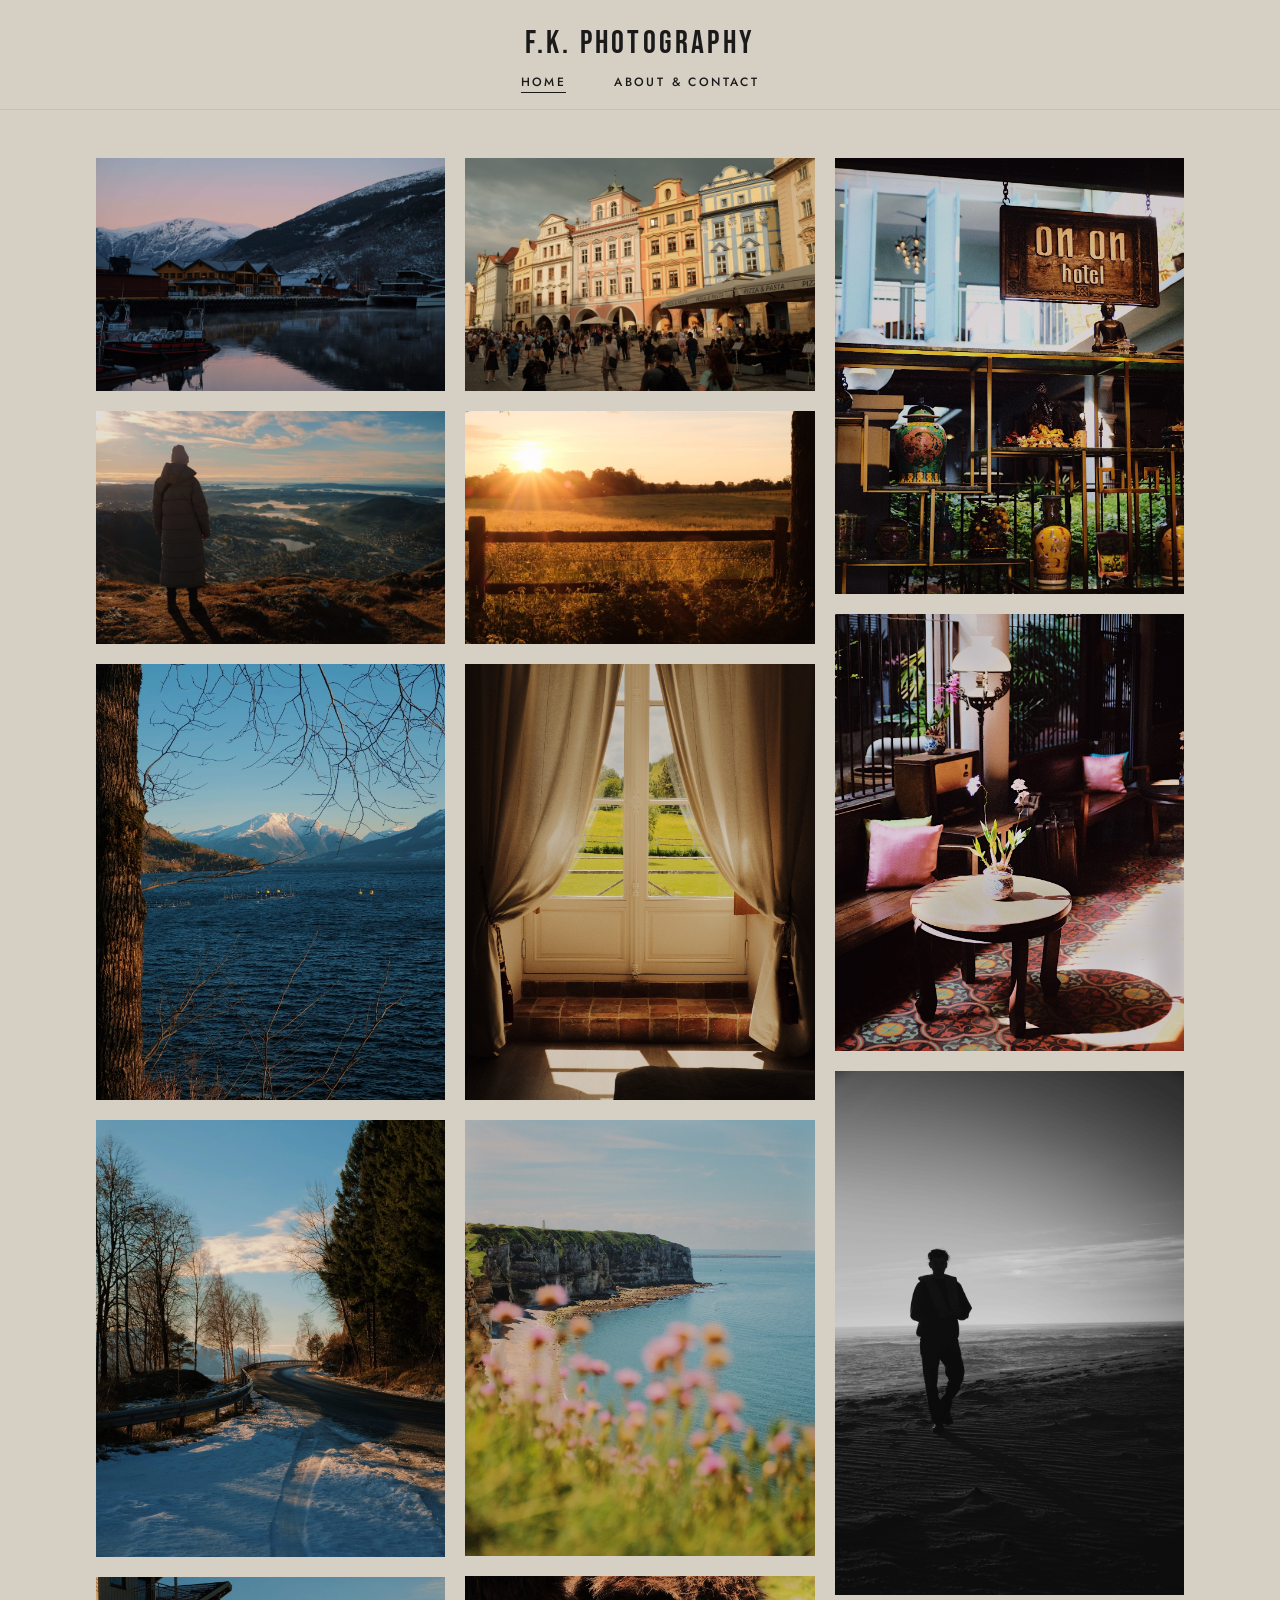
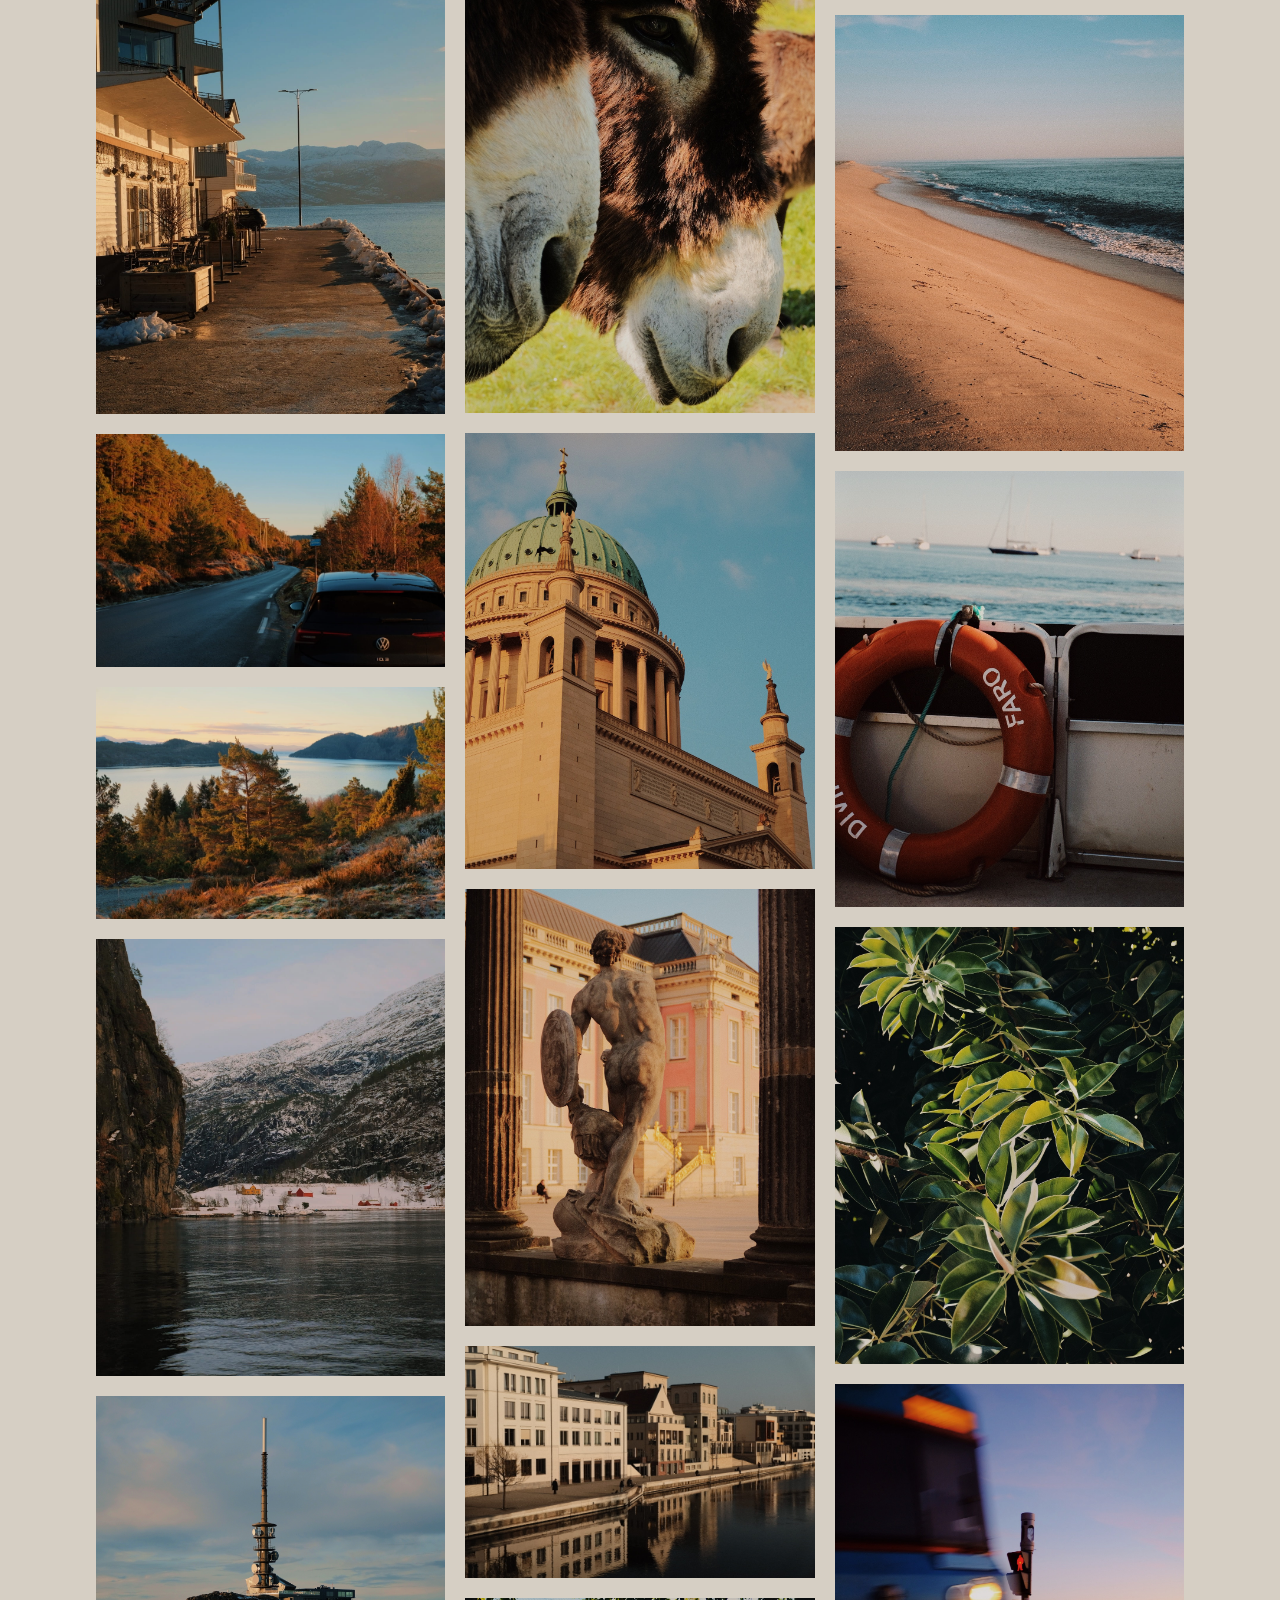
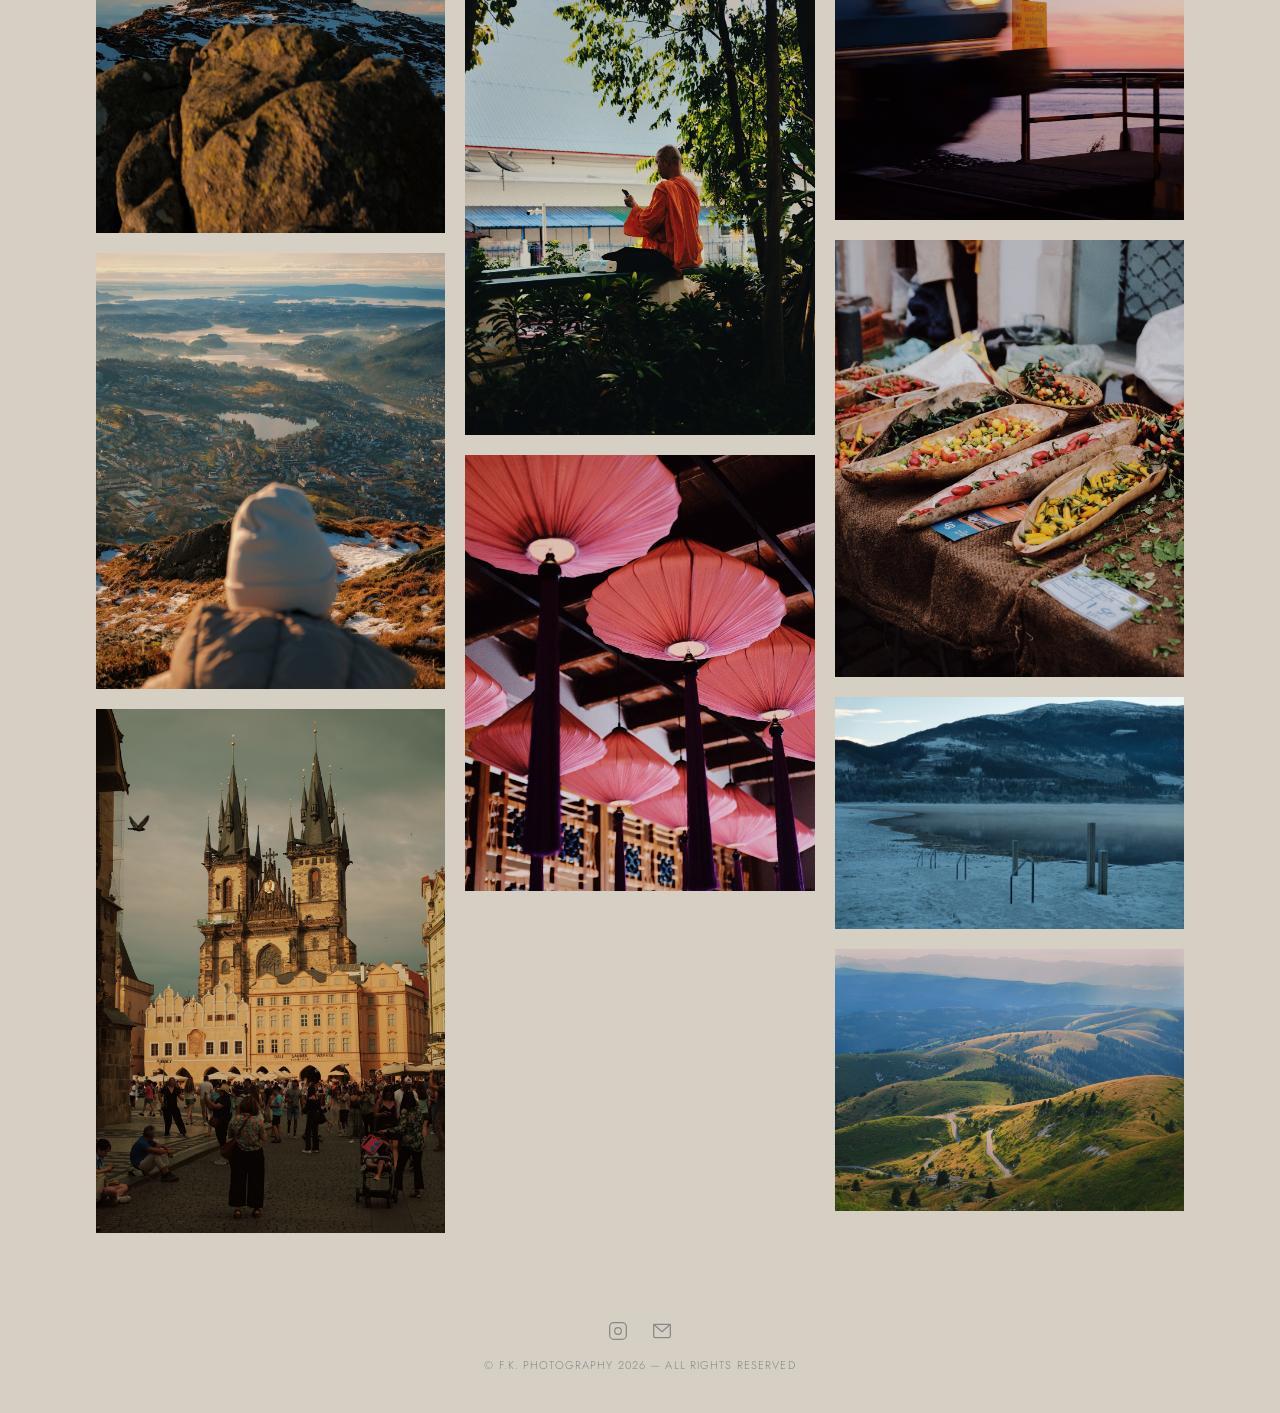
==== commit 5c116162: "Update index.html" ====
--- a/index.html
+++ b/index.html
@@ -39,7 +39,7 @@
       -->
 
       <!-- NEWEST PHOTOS AT TOP -->
-      <div class="photo-grid-item fade-in"><img src="images/home/photo (30).jpeg" alt="Photo 32" loading="lazy" /></div>
+      <div class="photo-grid-item fade-in"><img src="images/home/photo (32).jpeg" alt="Photo 32" loading="lazy" /></div>
       <div class="photo-grid-item fade-in"><img src="images/home/photo (31).jpeg" alt="Photo 31" loading="lazy" /></div>
       <div class="photo-grid-item fade-in"><img src="images/home/photo (29).jpeg" alt="Photo 29" loading="lazy" /></div>
       <div class="photo-grid-item fade-in"><img src="images/home/photo (28).jpeg" alt="Photo 28" loading="lazy" /></div>
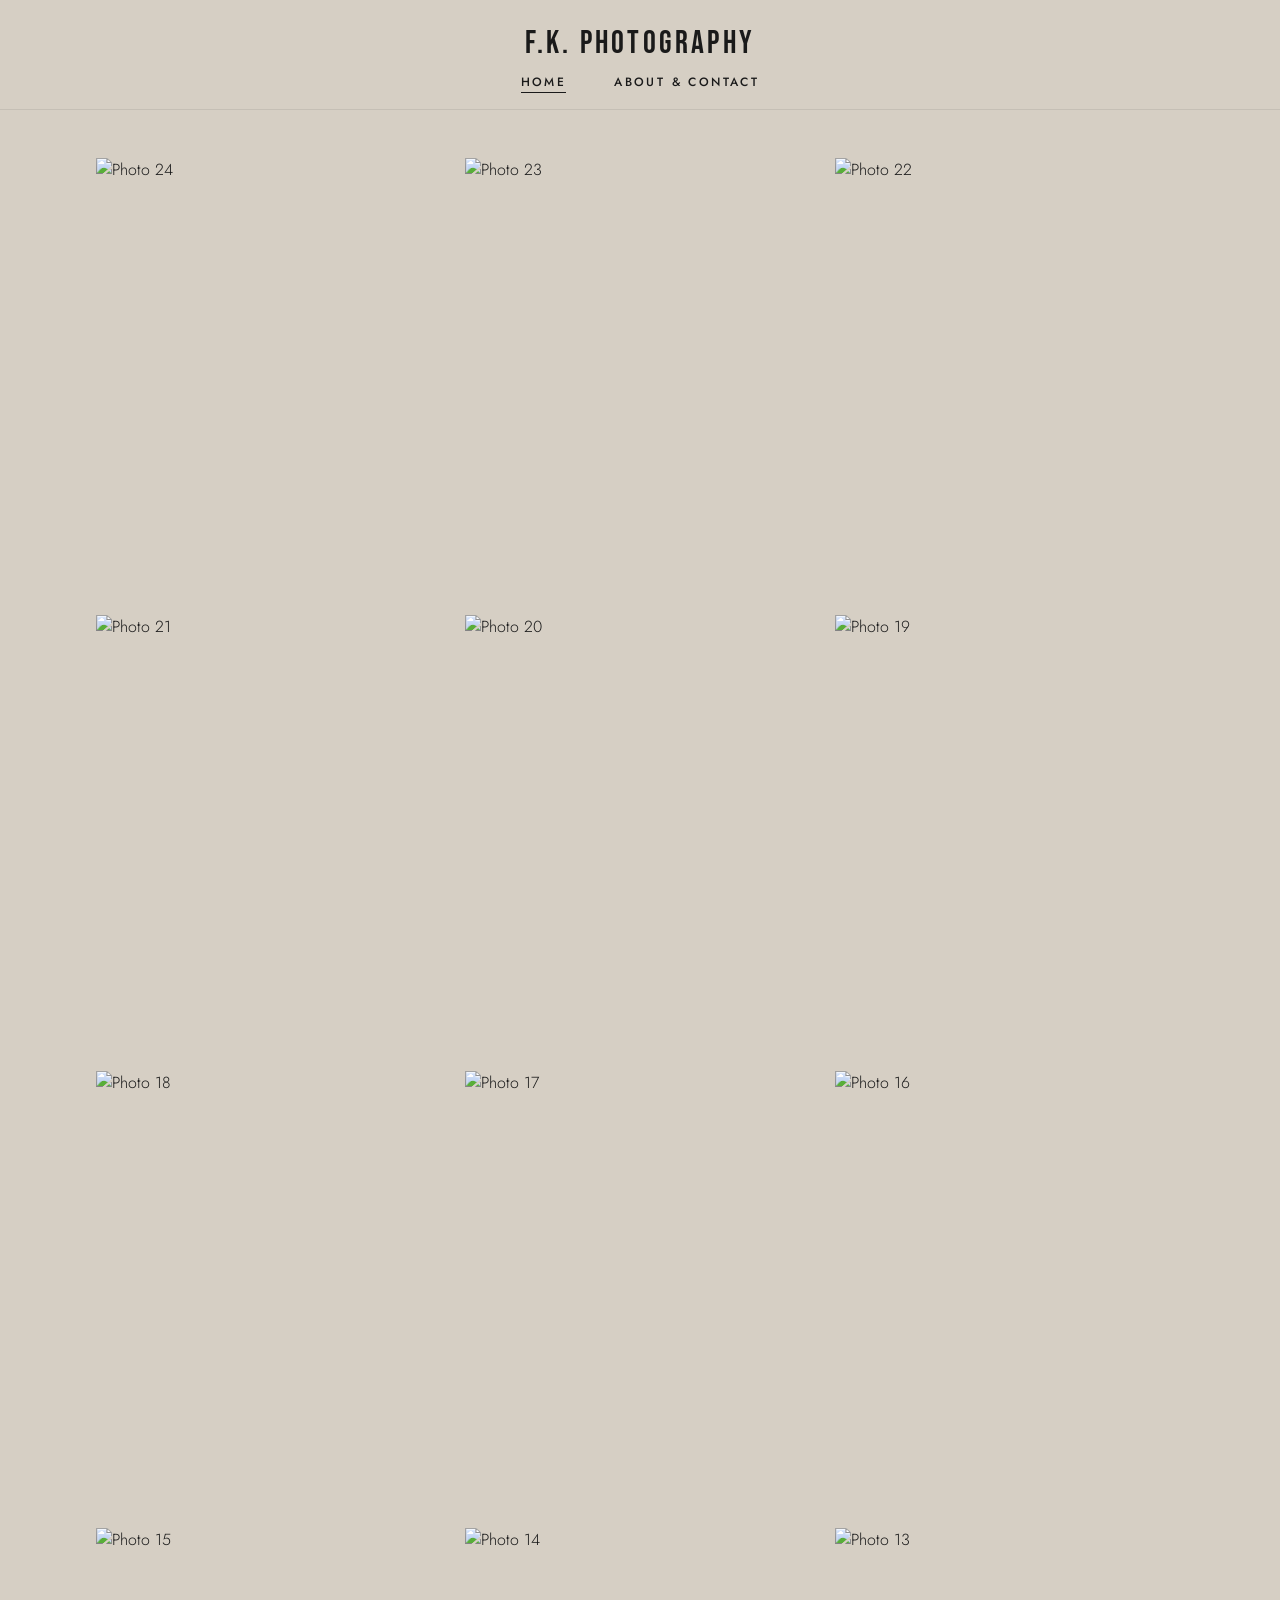
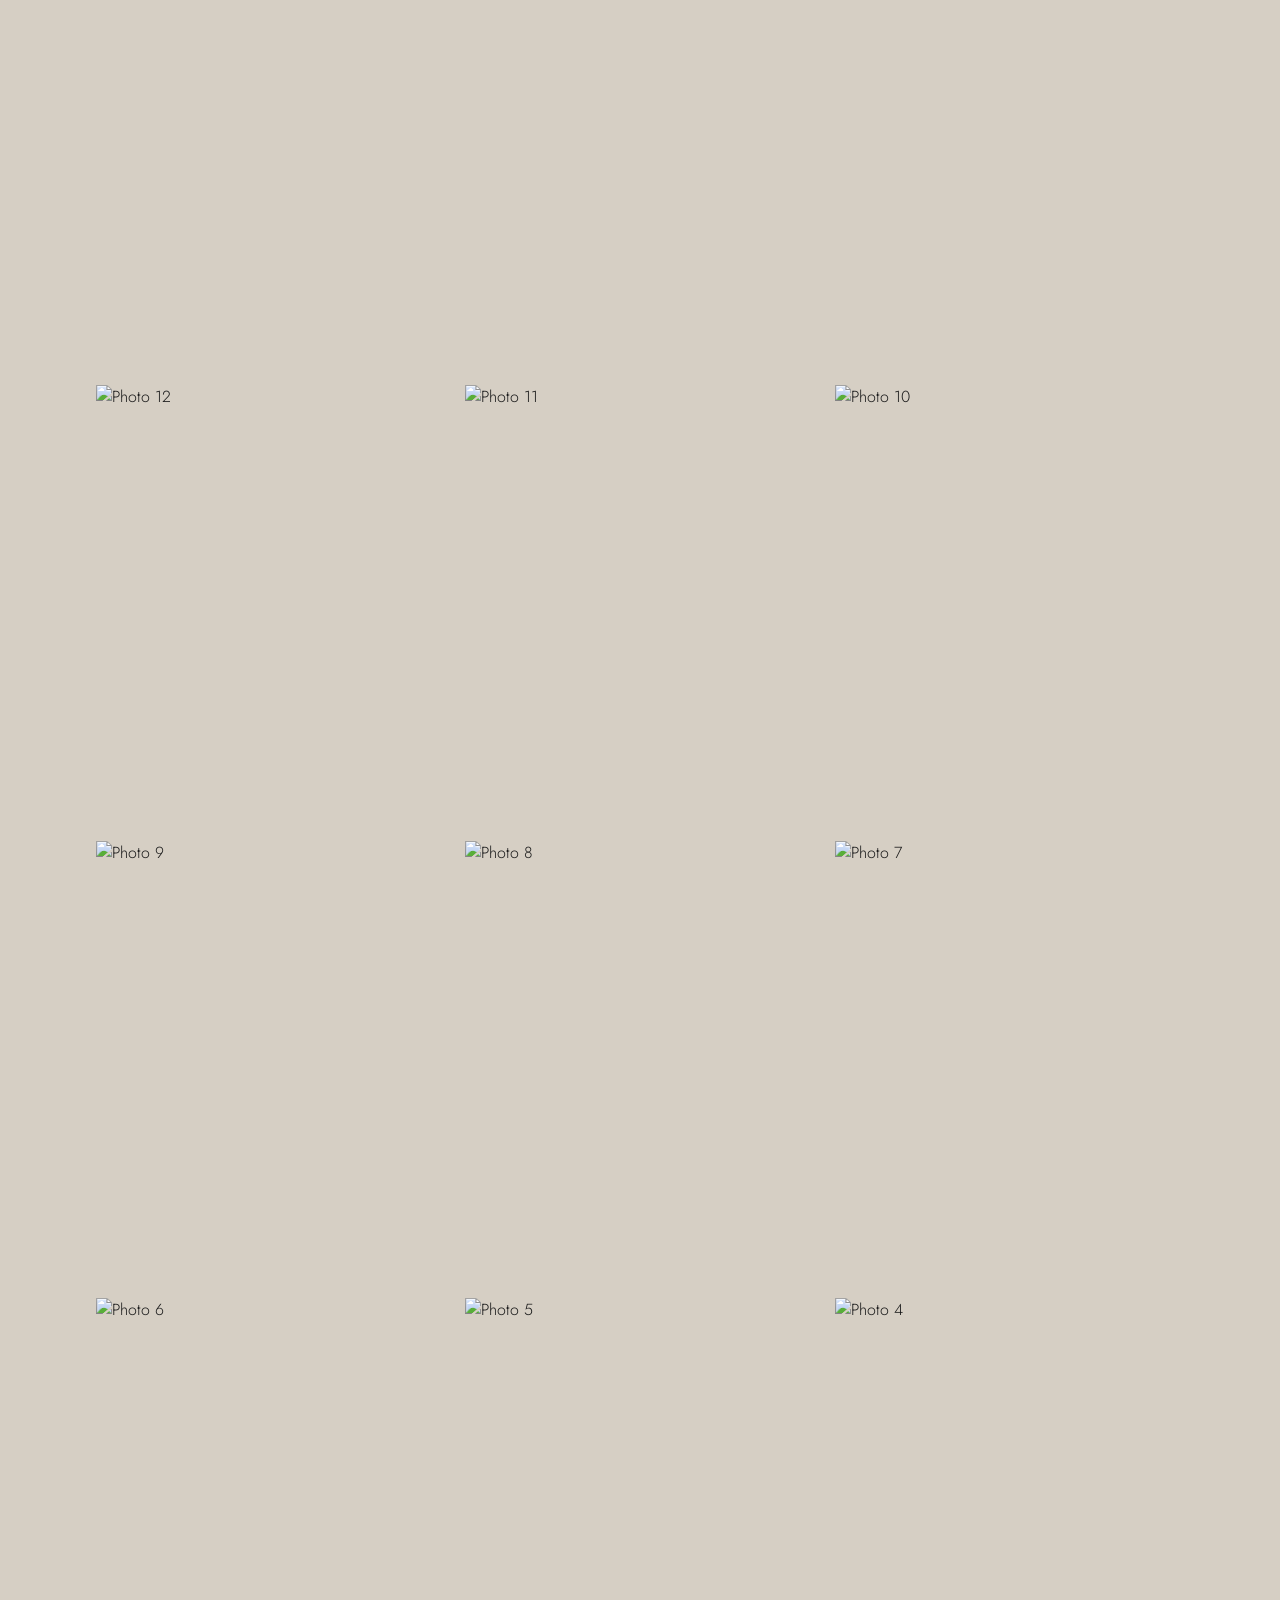
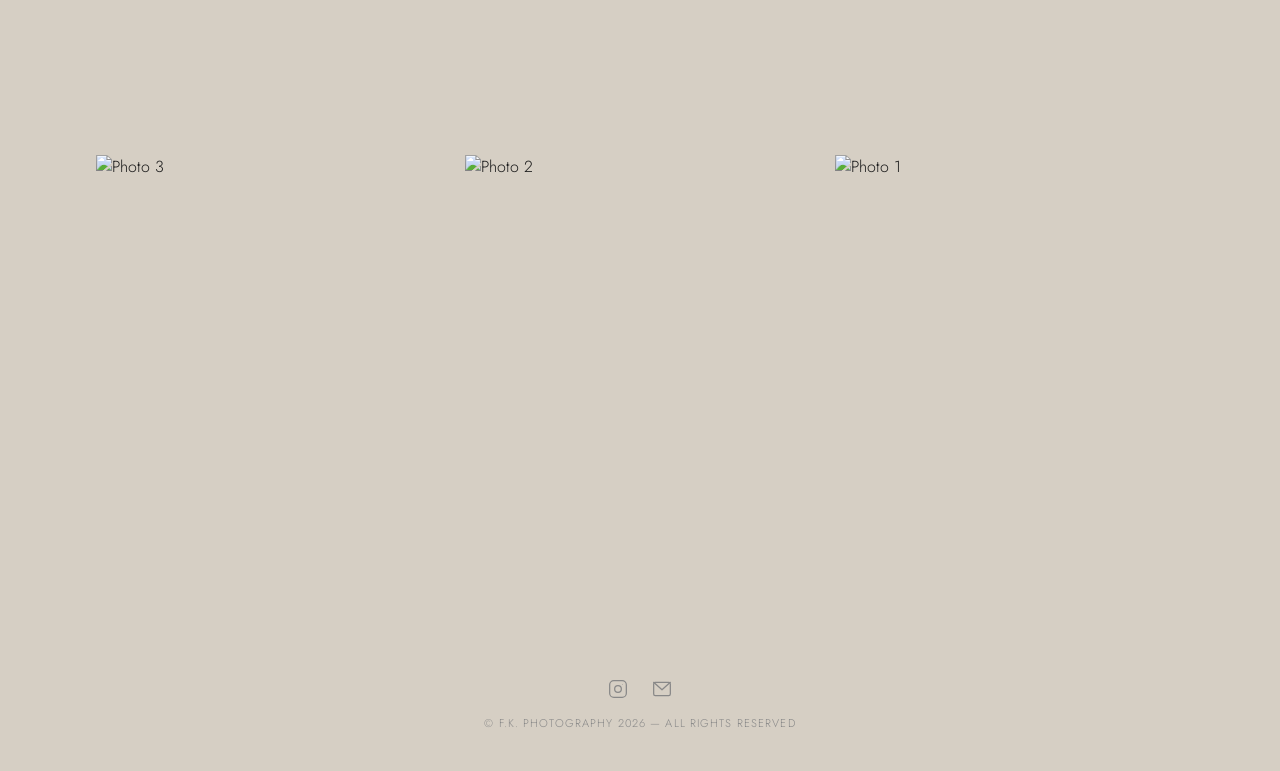
==== commit 61f68217: "Update index.html" ====
--- a/index.html
+++ b/index.html
@@ -39,13 +39,6 @@
       -->
 
       <!-- NEWEST PHOTOS AT TOP -->
-      <div class="photo-grid-item fade-in"><img src="images/home/photo (32).jpeg" alt="Photo 32" loading="lazy" /></div>
-      <div class="photo-grid-item fade-in"><img src="images/home/photo (31).jpeg" alt="Photo 31" loading="lazy" /></div>
-      <div class="photo-grid-item fade-in"><img src="images/home/photo (29).jpeg" alt="Photo 29" loading="lazy" /></div>
-      <div class="photo-grid-item fade-in"><img src="images/home/photo (28).jpeg" alt="Photo 28" loading="lazy" /></div>
-      <div class="photo-grid-item fade-in"><img src="images/home/photo (27).jpeg" alt="Photo 27" loading="lazy" /></div>
-      <div class="photo-grid-item fade-in"><img src="images/home/photo (26).jpeg" alt="Photo 26" loading="lazy" /></div>
-      <div class="photo-grid-item fade-in"><img src="images/home/photo (25).jpeg" alt="Photo 25" loading="lazy" /></div>
       <div class="photo-grid-item fade-in"><img src="images/home/photo (24).jpeg" alt="Photo 24" loading="lazy" /></div>
       <div class="photo-grid-item fade-in"><img src="images/home/photo (23).jpeg" alt="Photo 23" loading="lazy" /></div>
       <div class="photo-grid-item fade-in"><img src="images/home/photo (22).jpeg" alt="Photo 22" loading="lazy" /></div>
--- a/style.css
+++ b/style.css
@@ -146,21 +146,23 @@
    ============================================= */
 
 .photo-grid {
-  columns: 3;
-  column-gap: 20px;
+  display: grid;
+  grid-template-columns: repeat(3, 1fr);
+  gap: 20px;
   padding: 3rem 6rem;
   max-width: 1400px;
   margin: 0 auto;
 }
 
 .photo-grid-item {
-  break-inside: avoid;
-  margin-bottom: 20px;
   overflow: hidden;
+  aspect-ratio: 4/5;
 }
 
 .photo-grid-item img {
-  height: auto;
+  width: 100%;
+  height: 100%;
+  object-fit: cover;
   display: block;
 }
 
@@ -302,31 +304,24 @@
     gap: 2rem;
     padding: 3rem 1.5rem 5rem;
   }
-
-  /* Flip order: text first, portrait second on mobile */
   .about-image { order: 2; aspect-ratio: unset; max-width: 260px; margin: 0 auto; }
   .about-text  { order: 1; }
-
   .photo-grid { padding: 2rem; }
 }
 
 @media (max-width: 700px) {
   .photo-grid {
-    columns: 2;
+    grid-template-columns: repeat(2, 1fr);
     padding: 1.5rem 1rem;
-    column-gap: 12px;
+    gap: 12px;
   }
-  .photo-grid-item { margin-bottom: 12px; }
-
-  /* Keep nav centered, just shrink font slightly */
   .nav-logo { font-size: 1.4rem; }
   .nav-links a { font-size: 0.65rem; letter-spacing: 0.14em; }
   nav { gap: 0.3rem; }
 }
 
 @media (max-width: 420px) {
-  .photo-grid { columns: 1; }
-
+  .photo-grid { grid-template-columns: repeat(2, 1fr); }
   .nav-logo { font-size: 1.2rem; }
   .nav-links { gap: 1.5rem; }
 }
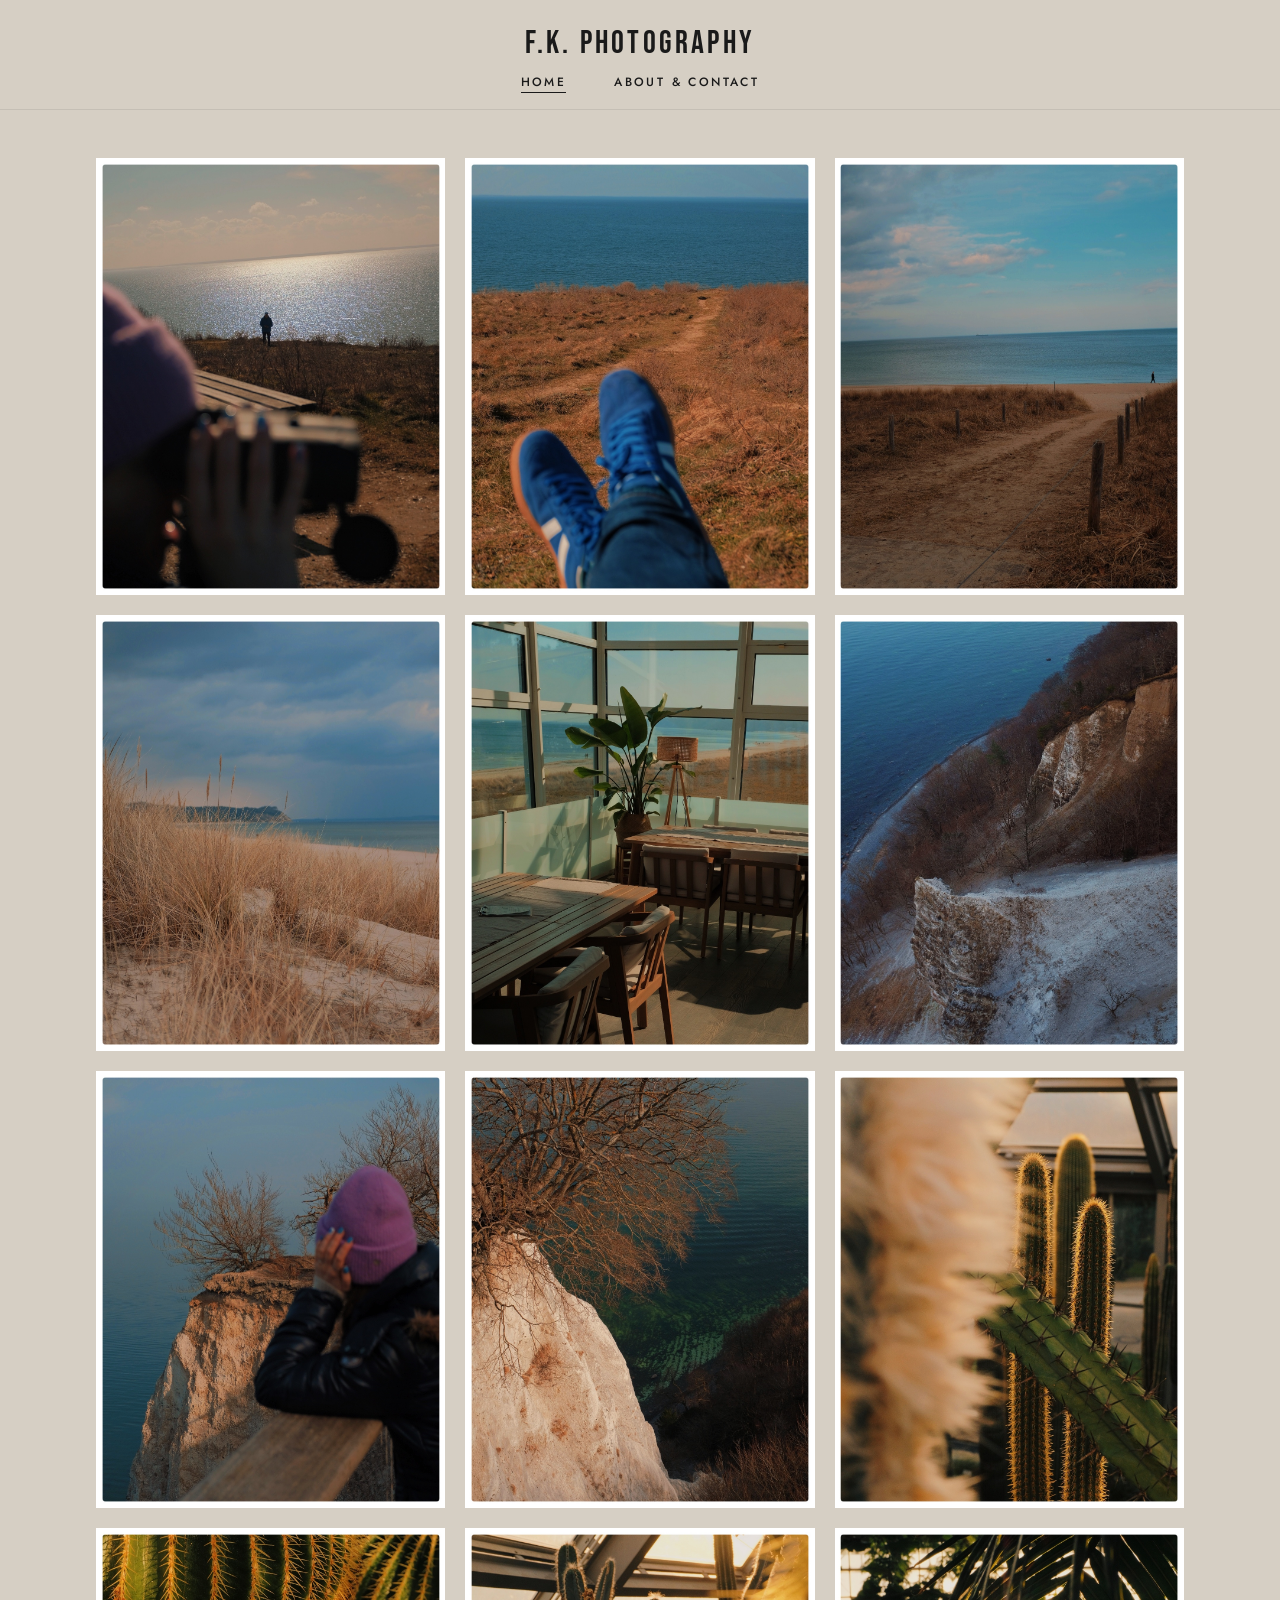
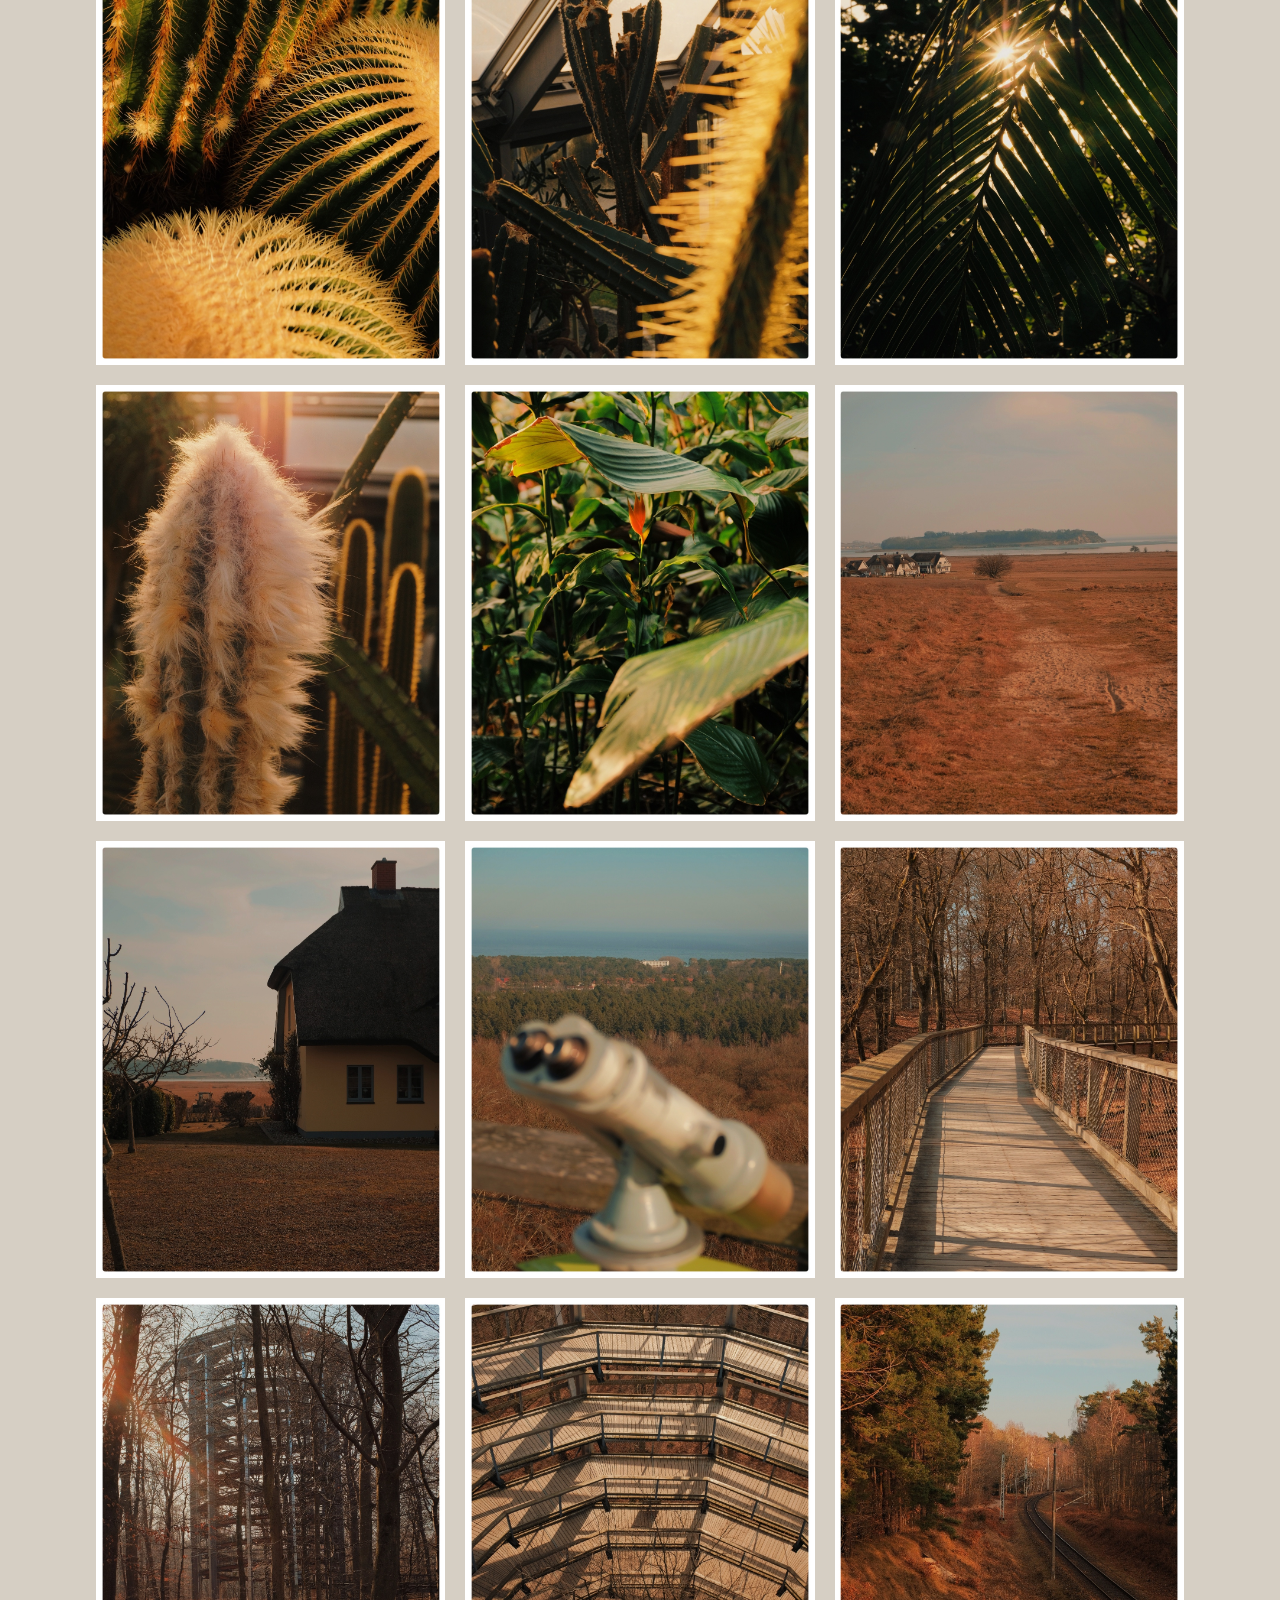
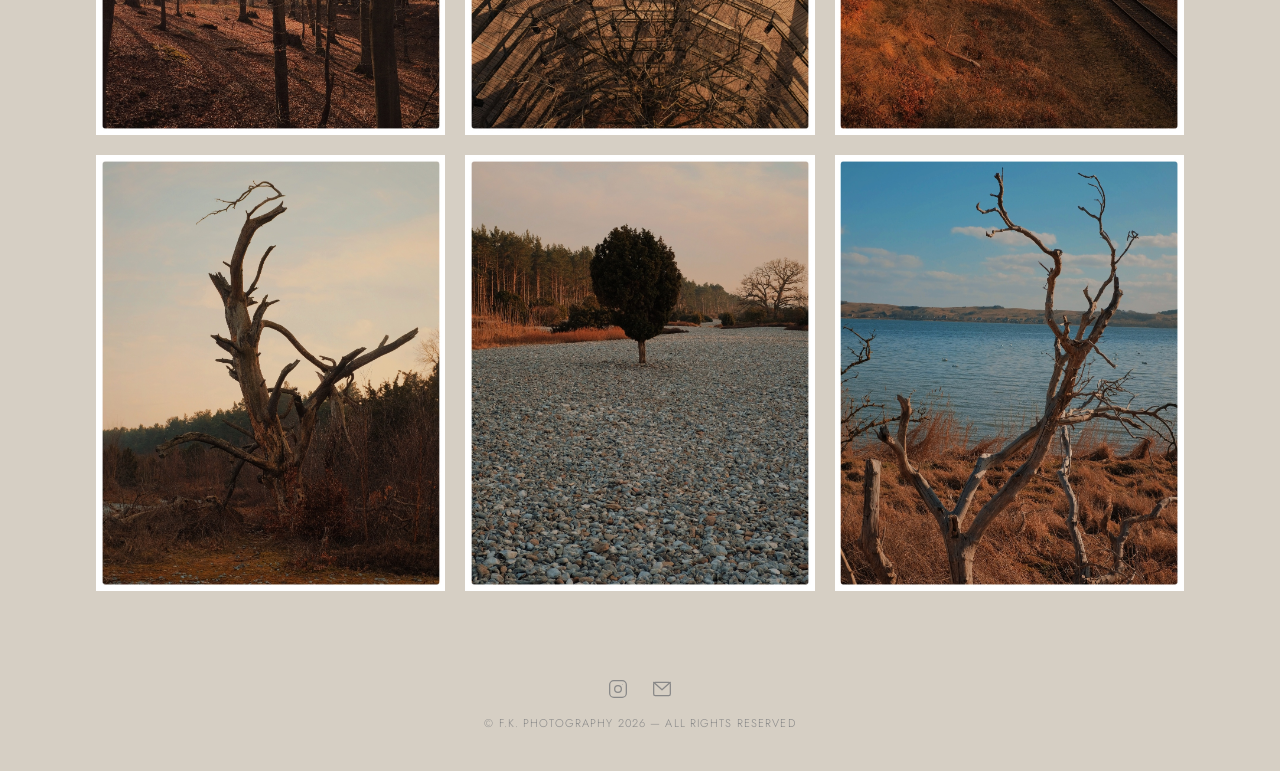
==== commit 7d682bfe: "Update index.html" ====
--- a/index.html
+++ b/index.html
@@ -39,30 +39,30 @@
       -->
 
       <!-- NEWEST PHOTOS AT TOP -->
-      <div class="photo-grid-item fade-in"><img src="images/home/photo (24).jpeg" alt="Photo 24" loading="lazy" /></div>
-      <div class="photo-grid-item fade-in"><img src="images/home/photo (23).jpeg" alt="Photo 23" loading="lazy" /></div>
-      <div class="photo-grid-item fade-in"><img src="images/home/photo (22).jpeg" alt="Photo 22" loading="lazy" /></div>
-      <div class="photo-grid-item fade-in"><img src="images/home/photo (21).jpeg" alt="Photo 21" loading="lazy" /></div>
-      <div class="photo-grid-item fade-in"><img src="images/home/photo (20).jpeg" alt="Photo 20" loading="lazy" /></div>
-      <div class="photo-grid-item fade-in"><img src="images/home/photo (19).jpeg" alt="Photo 19" loading="lazy" /></div>
-      <div class="photo-grid-item fade-in"><img src="images/home/photo (18).jpeg" alt="Photo 18" loading="lazy" /></div>
-      <div class="photo-grid-item fade-in"><img src="images/home/photo (17).jpeg" alt="Photo 17" loading="lazy" /></div>
-      <div class="photo-grid-item fade-in"><img src="images/home/photo (16).jpeg" alt="Photo 16" loading="lazy" /></div>
-      <div class="photo-grid-item fade-in"><img src="images/home/photo (15).jpeg" alt="Photo 15" loading="lazy" /></div>
-      <div class="photo-grid-item fade-in"><img src="images/home/photo (14).jpeg" alt="Photo 14" loading="lazy" /></div>
-      <div class="photo-grid-item fade-in"><img src="images/home/photo (13).jpeg" alt="Photo 13" loading="lazy" /></div>
-      <div class="photo-grid-item fade-in"><img src="images/home/photo (12).jpeg" alt="Photo 12" loading="lazy" /></div>
-      <div class="photo-grid-item fade-in"><img src="images/home/photo (11).jpeg" alt="Photo 11" loading="lazy" /></div>
-      <div class="photo-grid-item fade-in"><img src="images/home/photo (10).jpeg" alt="Photo 10" loading="lazy" /></div>
-      <div class="photo-grid-item fade-in"><img src="images/home/photo (9).jpeg" alt="Photo 9" loading="lazy" /></div>
-      <div class="photo-grid-item fade-in"><img src="images/home/photo (8).jpeg" alt="Photo 8" loading="lazy" /></div>
-      <div class="photo-grid-item fade-in"><img src="images/home/photo (7).jpeg" alt="Photo 7" loading="lazy" /></div>
-      <div class="photo-grid-item fade-in"><img src="images/home/photo (6).jpeg" alt="Photo 6" loading="lazy" /></div>
-      <div class="photo-grid-item fade-in"><img src="images/home/photo (5).jpeg" alt="Photo 5" loading="lazy" /></div>
-      <div class="photo-grid-item fade-in"><img src="images/home/photo (4).jpeg" alt="Photo 4" loading="lazy" /></div>
-      <div class="photo-grid-item fade-in"><img src="images/home/photo (3).jpeg" alt="Photo 3" loading="lazy" /></div>
-      <div class="photo-grid-item fade-in"><img src="images/home/photo (2).jpeg" alt="Photo 2" loading="lazy" /></div>
-      <div class="photo-grid-item fade-in"><img src="images/home/photo (1).jpeg" alt="Photo 1" loading="lazy" /></div>
+      <div class="photo-grid-item fade-in"><img src="images/home/photo (24).jpg" alt="Photo 24" loading="lazy" /></div>
+      <div class="photo-grid-item fade-in"><img src="images/home/photo (23).jpg" alt="Photo 23" loading="lazy" /></div>
+      <div class="photo-grid-item fade-in"><img src="images/home/photo (22).jpg" alt="Photo 22" loading="lazy" /></div>
+      <div class="photo-grid-item fade-in"><img src="images/home/photo (21).jpg" alt="Photo 21" loading="lazy" /></div>
+      <div class="photo-grid-item fade-in"><img src="images/home/photo (20).jpg" alt="Photo 20" loading="lazy" /></div>
+      <div class="photo-grid-item fade-in"><img src="images/home/photo (19).jpg" alt="Photo 19" loading="lazy" /></div>
+      <div class="photo-grid-item fade-in"><img src="images/home/photo (18).jpg" alt="Photo 18" loading="lazy" /></div>
+      <div class="photo-grid-item fade-in"><img src="images/home/photo (17).jpg" alt="Photo 17" loading="lazy" /></div>
+      <div class="photo-grid-item fade-in"><img src="images/home/photo (16).jpg" alt="Photo 16" loading="lazy" /></div>
+      <div class="photo-grid-item fade-in"><img src="images/home/photo (15).jpg" alt="Photo 15" loading="lazy" /></div>
+      <div class="photo-grid-item fade-in"><img src="images/home/photo (14).jpg" alt="Photo 14" loading="lazy" /></div>
+      <div class="photo-grid-item fade-in"><img src="images/home/photo (13).jpg" alt="Photo 13" loading="lazy" /></div>
+      <div class="photo-grid-item fade-in"><img src="images/home/photo (12).jpg" alt="Photo 12" loading="lazy" /></div>
+      <div class="photo-grid-item fade-in"><img src="images/home/photo (11).jpg" alt="Photo 11" loading="lazy" /></div>
+      <div class="photo-grid-item fade-in"><img src="images/home/photo (10).jpg" alt="Photo 10" loading="lazy" /></div>
+      <div class="photo-grid-item fade-in"><img src="images/home/photo (9).jpg" alt="Photo 9" loading="lazy" /></div>
+      <div class="photo-grid-item fade-in"><img src="images/home/photo (8).jpg" alt="Photo 8" loading="lazy" /></div>
+      <div class="photo-grid-item fade-in"><img src="images/home/photo (7).jpg" alt="Photo 7" loading="lazy" /></div>
+      <div class="photo-grid-item fade-in"><img src="images/home/photo (6).jpg" alt="Photo 6" loading="lazy" /></div>
+      <div class="photo-grid-item fade-in"><img src="images/home/photo (5).jpg" alt="Photo 5" loading="lazy" /></div>
+      <div class="photo-grid-item fade-in"><img src="images/home/photo (4).jpg" alt="Photo 4" loading="lazy" /></div>
+      <div class="photo-grid-item fade-in"><img src="images/home/photo (3).jpg" alt="Photo 3" loading="lazy" /></div>
+      <div class="photo-grid-item fade-in"><img src="images/home/photo (2).jpg" alt="Photo 2" loading="lazy" /></div>
+      <div class="photo-grid-item fade-in"><img src="images/home/photo (1).jpg" alt="Photo 1" loading="lazy" /></div>
 
     </div>
   </main>
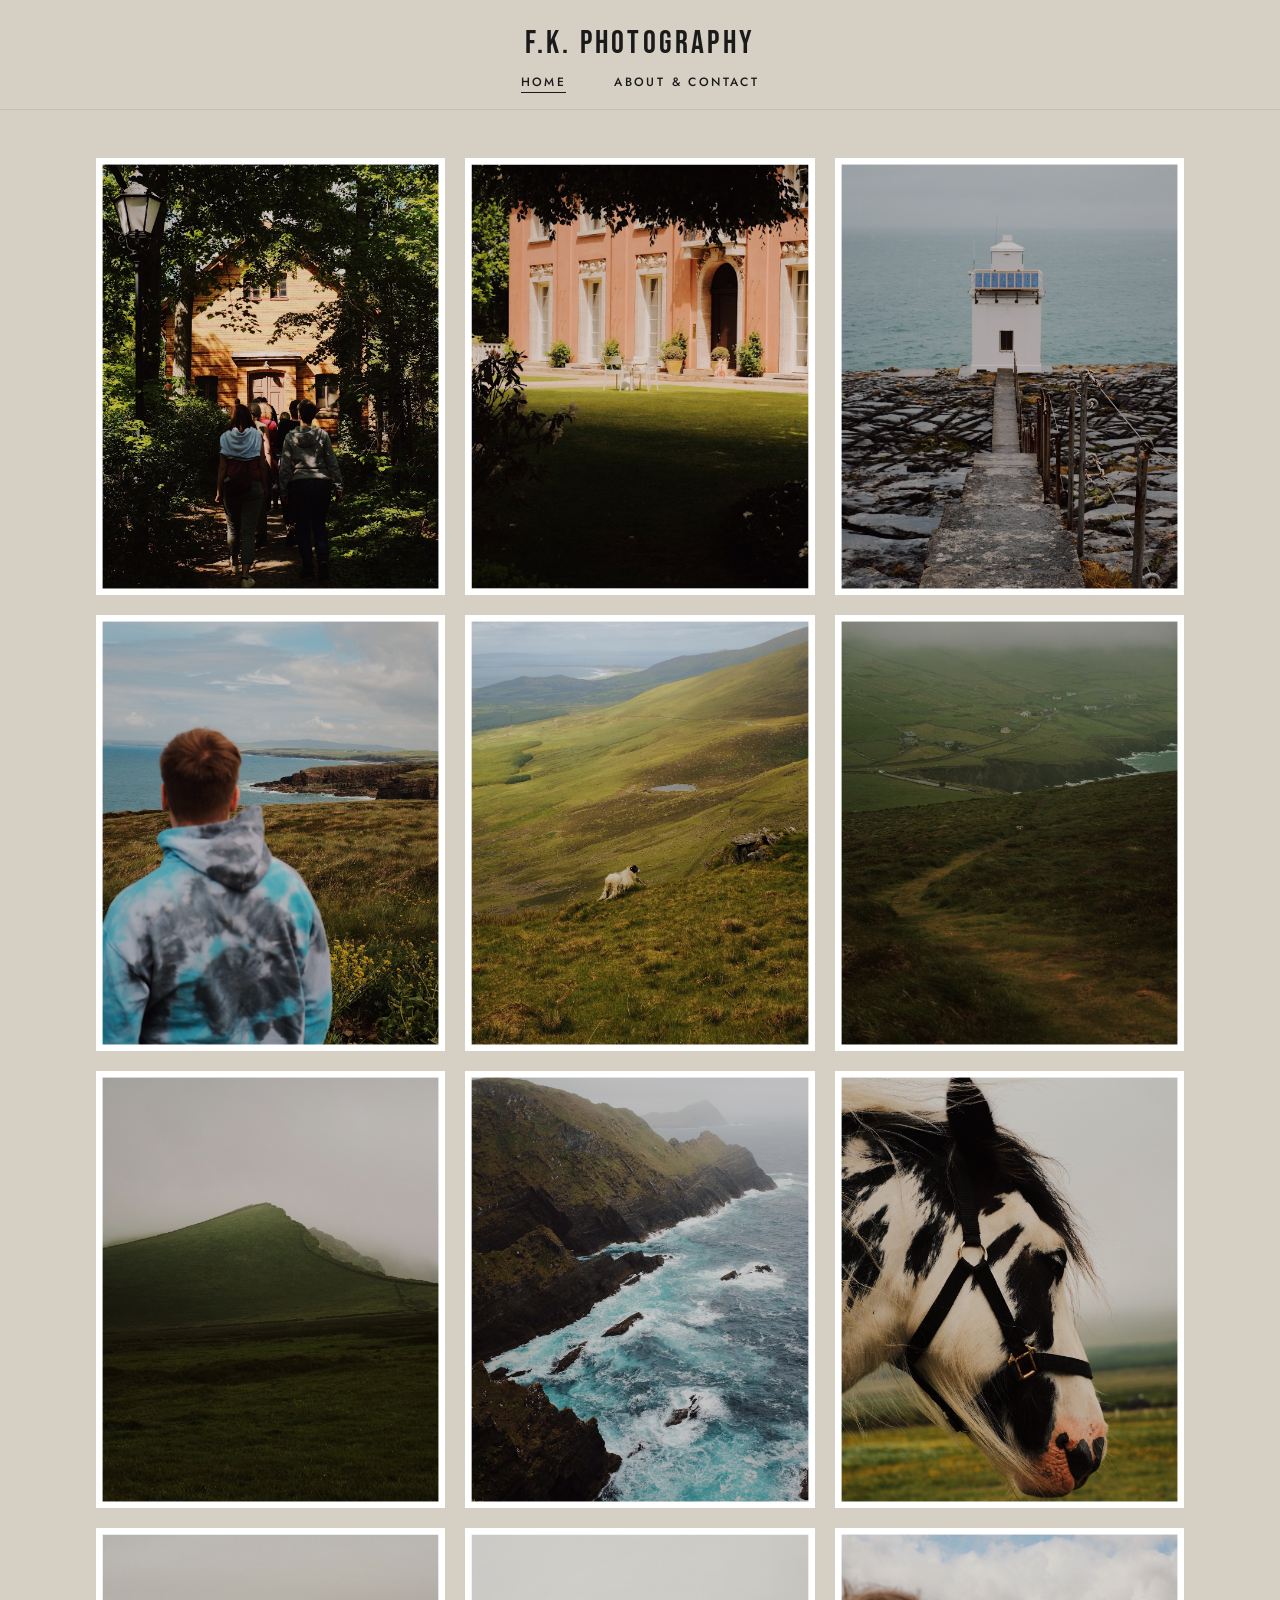
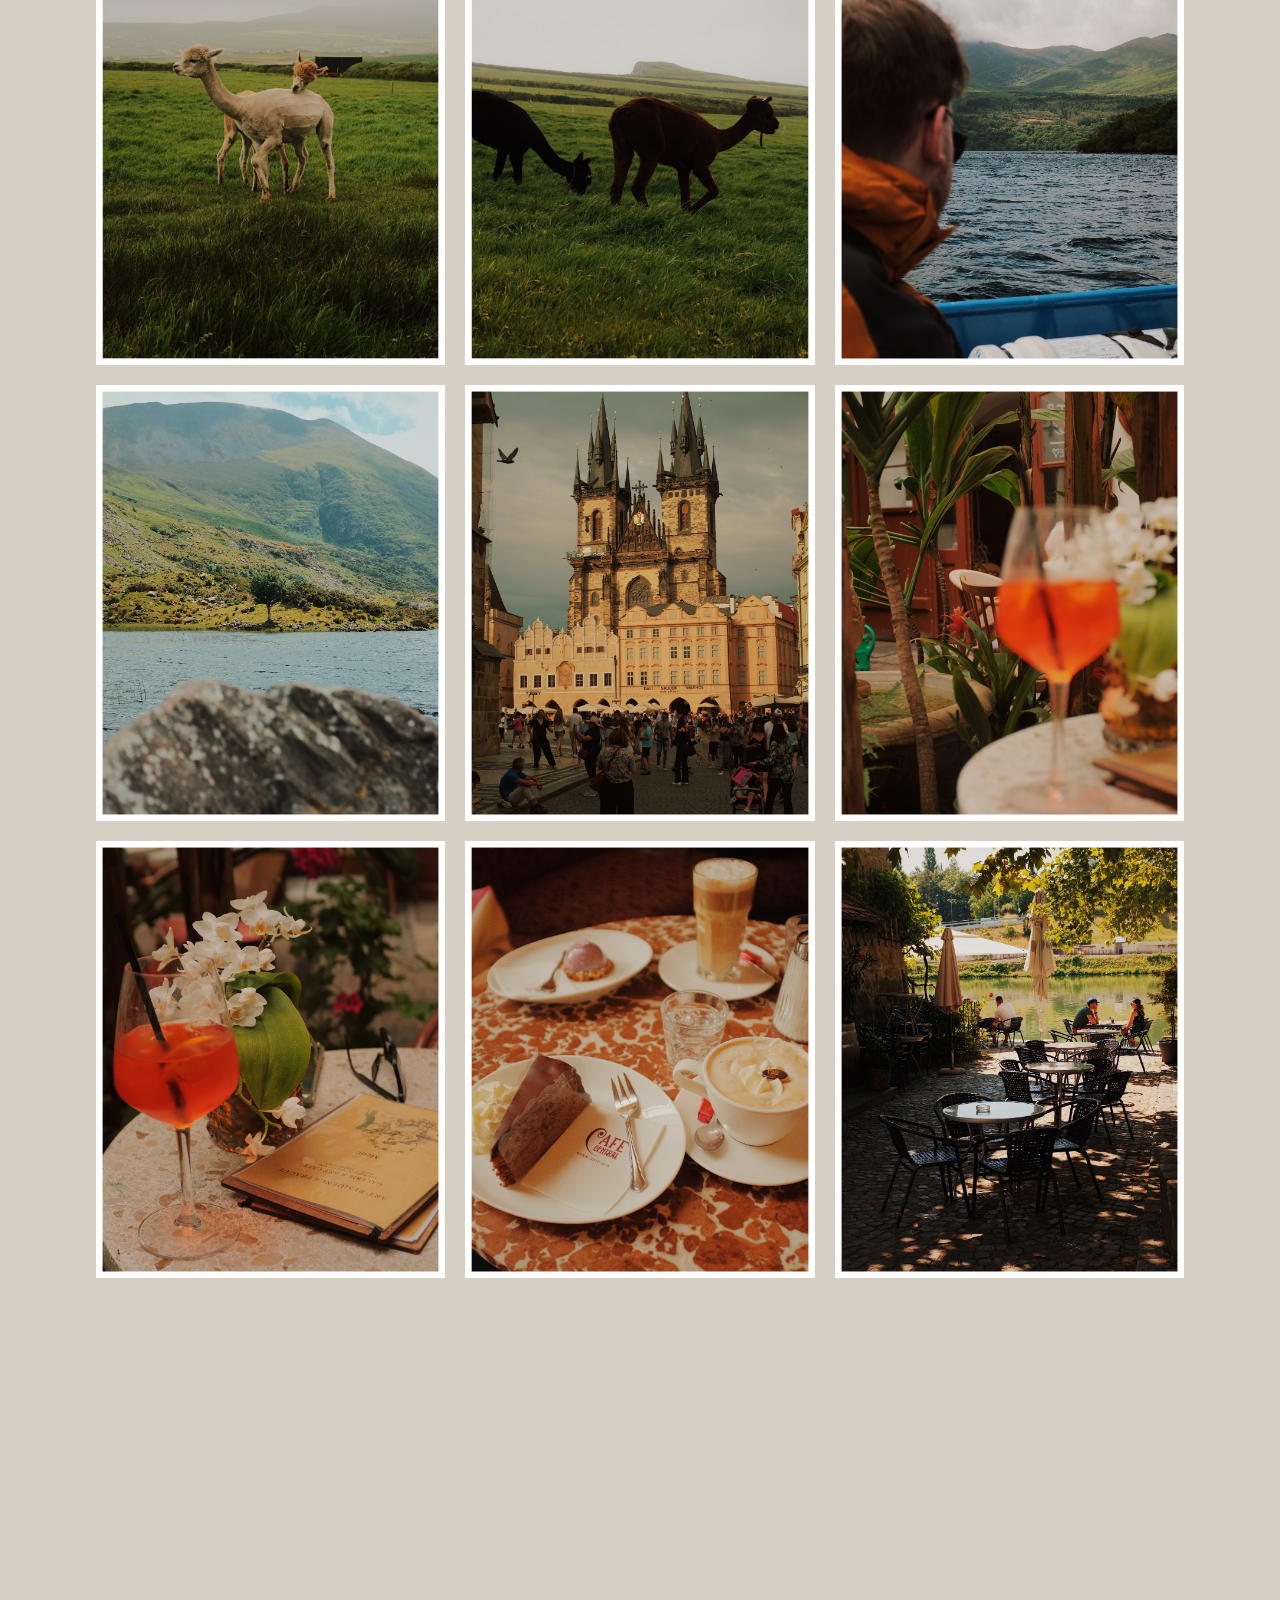
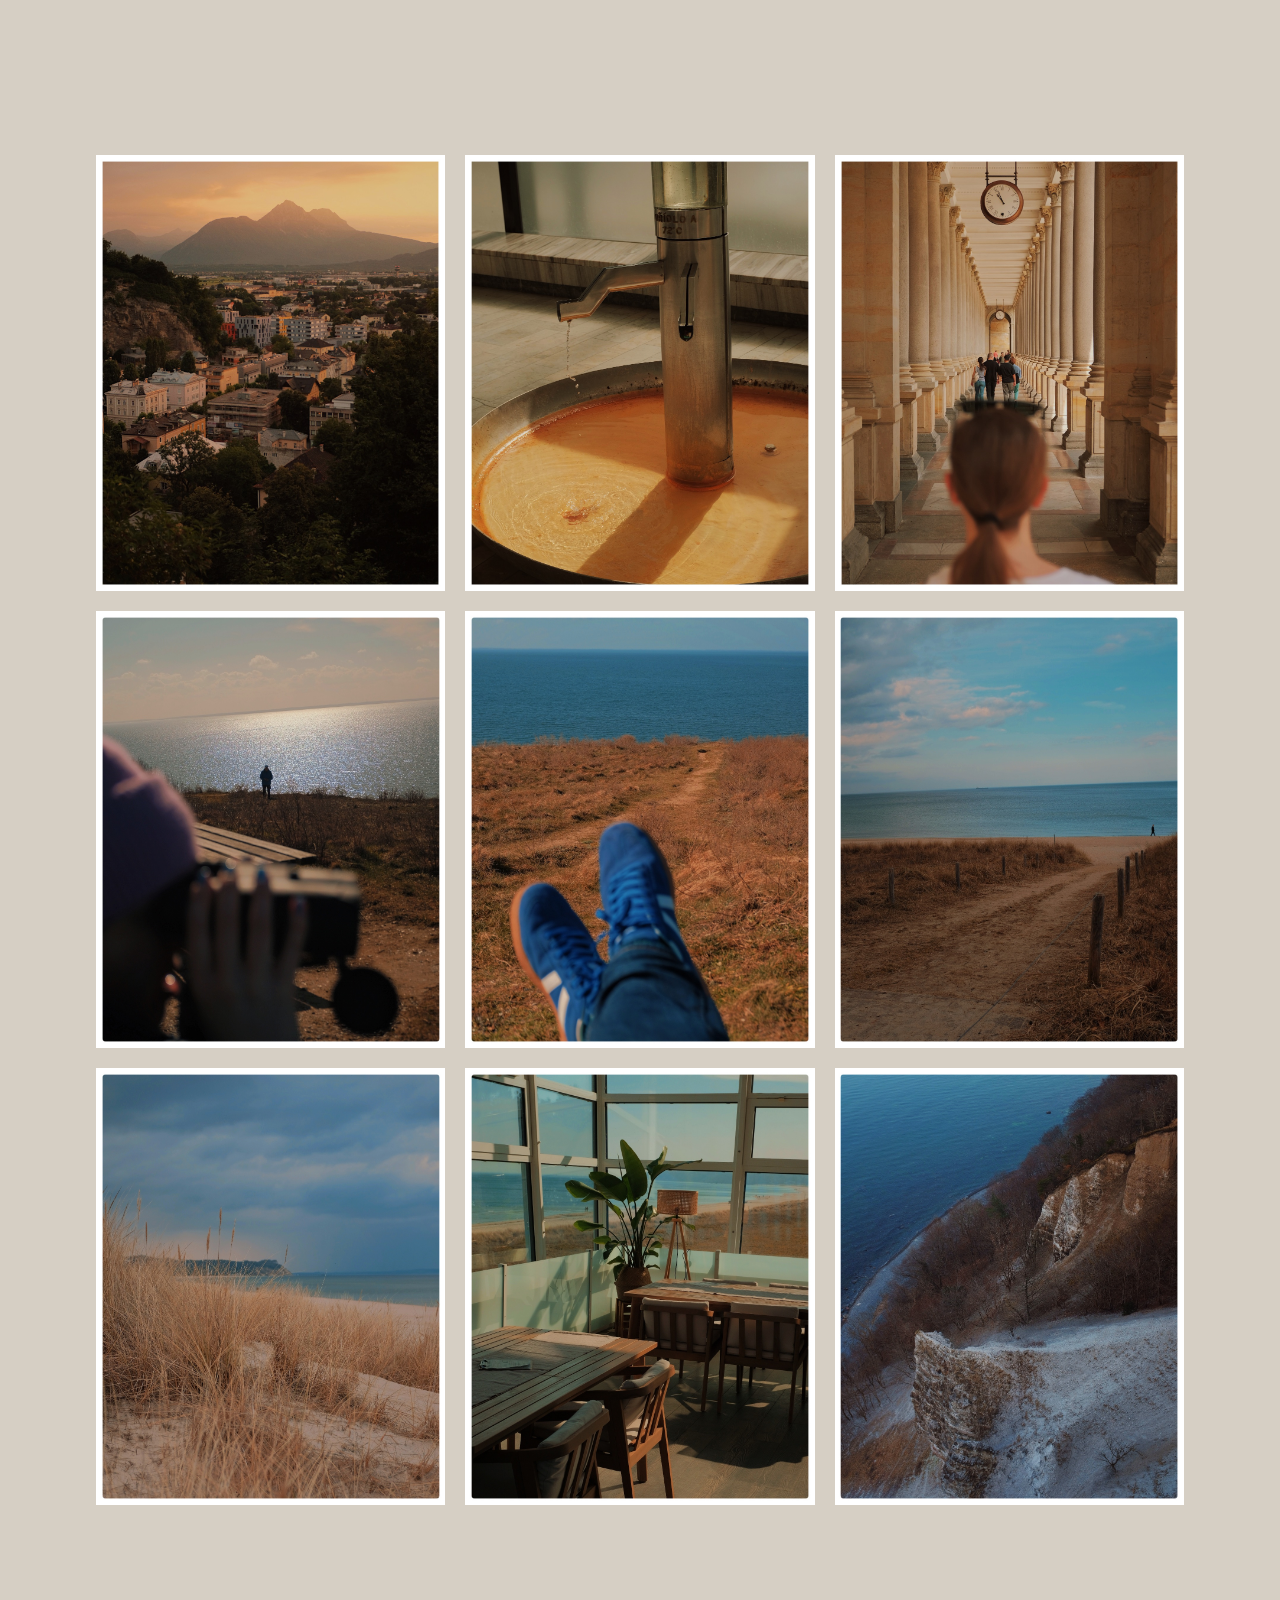
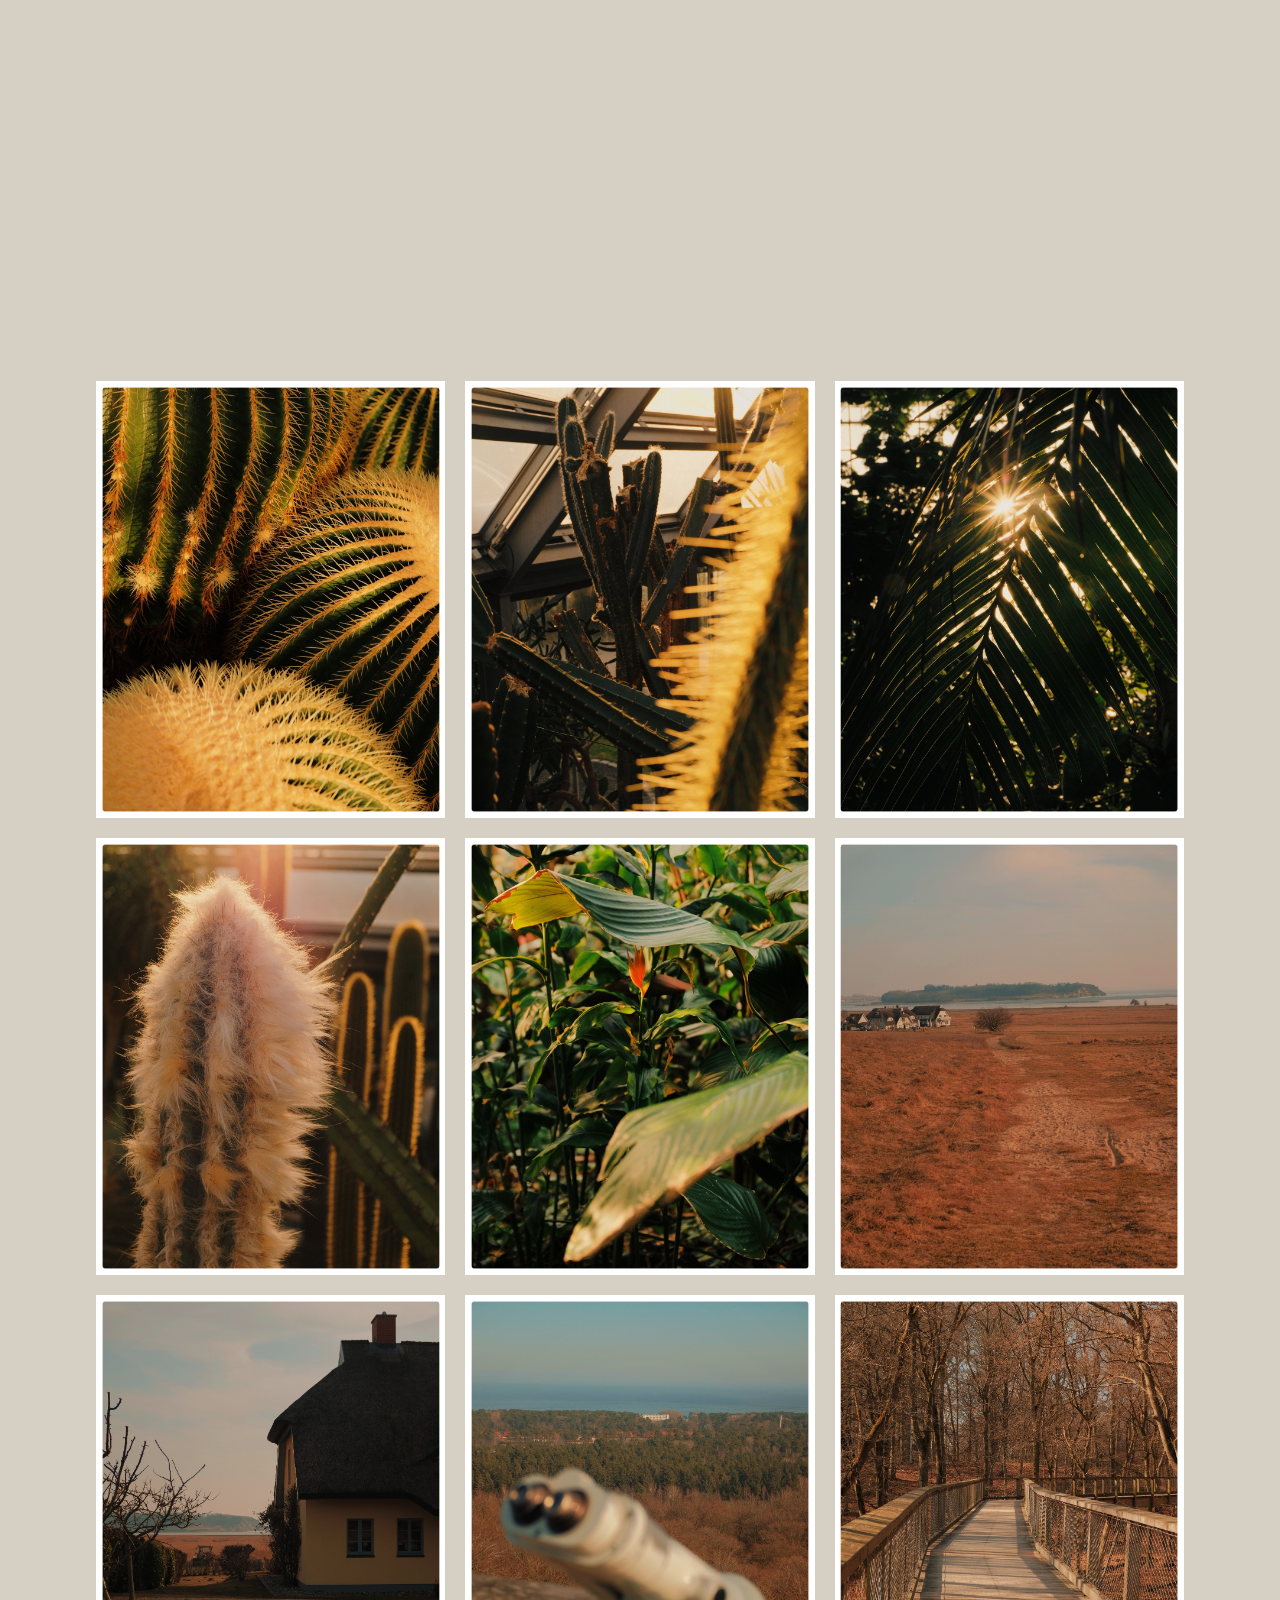
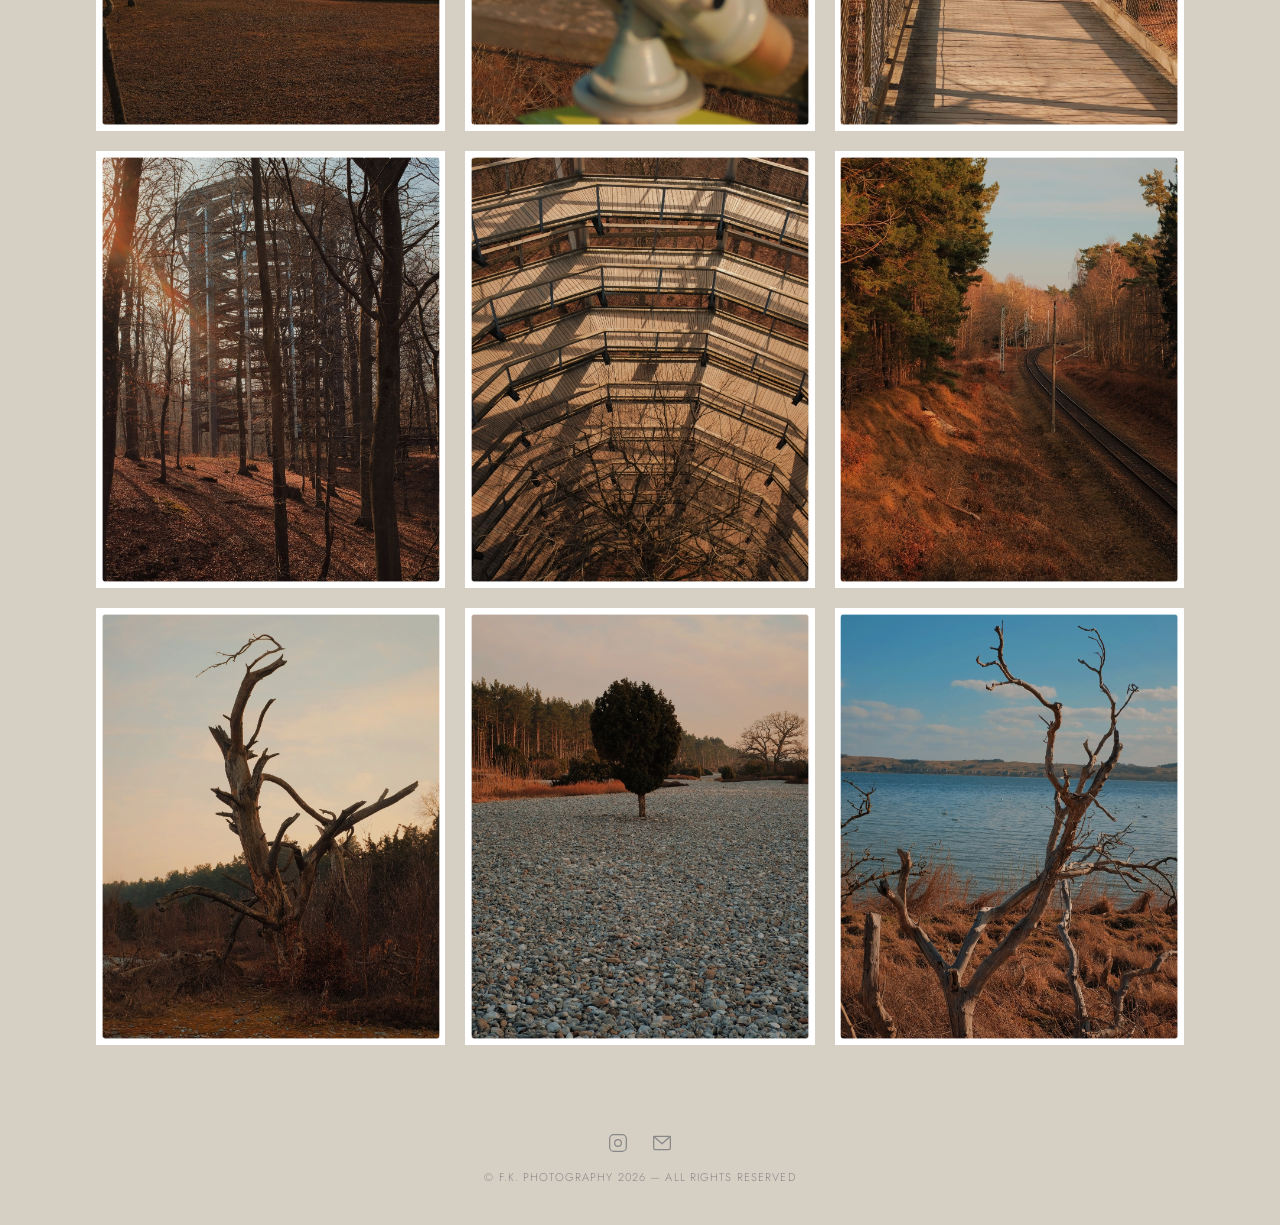
==== commit 3150e302: "Update index.html" ====
--- a/index.html
+++ b/index.html
@@ -39,6 +39,30 @@
       -->
 
       <!-- NEWEST PHOTOS AT TOP -->
+      <div class="photo-grid-item fade-in"><img src="images/home/photo (48).jpeg" alt="Photo 48" loading="lazy" /></div>
+      <div class="photo-grid-item fade-in"><img src="images/home/photo (47).jpeg" alt="Photo 47" loading="lazy" /></div>
+      <div class="photo-grid-item fade-in"><img src="images/home/photo (46).jpeg" alt="Photo 46" loading="lazy" /></div>
+      <div class="photo-grid-item fade-in"><img src="images/home/photo (45).jpeg" alt="Photo 45" loading="lazy" /></div>
+      <div class="photo-grid-item fade-in"><img src="images/home/photo (44).jpeg" alt="Photo 44" loading="lazy" /></div>
+      <div class="photo-grid-item fade-in"><img src="images/home/photo (43).jpeg" alt="Photo 43" loading="lazy" /></div>
+      <div class="photo-grid-item fade-in"><img src="images/home/photo (42).jpeg" alt="Photo 42" loading="lazy" /></div>
+      <div class="photo-grid-item fade-in"><img src="images/home/photo (41).jpeg" alt="Photo 41" loading="lazy" /></div>
+      <div class="photo-grid-item fade-in"><img src="images/home/photo (40).jpeg" alt="Photo 40" loading="lazy" /></div>
+      <div class="photo-grid-item fade-in"><img src="images/home/photo (39).jpeg" alt="Photo 39" loading="lazy" /></div>
+      <div class="photo-grid-item fade-in"><img src="images/home/photo (38).jpeg" alt="Photo 38" loading="lazy" /></div>
+      <div class="photo-grid-item fade-in"><img src="images/home/photo (37).jpeg" alt="Photo 37" loading="lazy" /></div>
+      <div class="photo-grid-item fade-in"><img src="images/home/photo (36).jpeg" alt="Photo 36" loading="lazy" /></div>
+      <div class="photo-grid-item fade-in"><img src="images/home/photo (35).jpeg" alt="Photo 35" loading="lazy" /></div>
+      <div class="photo-grid-item fade-in"><img src="images/home/photo (34).jpeg" alt="Photo 34" loading="lazy" /></div>
+      <div class="photo-grid-item fade-in"><img src="images/home/photo (33).jpeg" alt="Photo 33" loading="lazy" /></div>
+      <div class="photo-grid-item fade-in"><img src="images/home/photo (32).jpeg" alt="Photo 32" loading="lazy" /></div>
+      <div class="photo-grid-item fade-in"><img src="images/home/photo (31).jpeg" alt="Photo 31" loading="lazy" /></div>
+      <div class="photo-grid-item fade-in"><img src="images/home/photo (30).jpeg" alt="Photo 30" loading="lazy" /></div>
+      <div class="photo-grid-item fade-in"><img src="images/home/photo (29).jpeg" alt="Photo 29" loading="lazy" /></div>
+      <div class="photo-grid-item fade-in"><img src="images/home/photo (28).jpeg" alt="Photo 28" loading="lazy" /></div>
+      <div class="photo-grid-item fade-in"><img src="images/home/photo (27).jpeg" alt="Photo 27" loading="lazy" /></div>
+      <div class="photo-grid-item fade-in"><img src="images/home/photo (26).jpeg" alt="Photo 26" loading="lazy" /></div>
+      <div class="photo-grid-item fade-in"><img src="images/home/photo (25).jpeg" alt="Photo 25" loading="lazy" /></div>
       <div class="photo-grid-item fade-in"><img src="images/home/photo (24).jpg" alt="Photo 24" loading="lazy" /></div>
       <div class="photo-grid-item fade-in"><img src="images/home/photo (23).jpg" alt="Photo 23" loading="lazy" /></div>
       <div class="photo-grid-item fade-in"><img src="images/home/photo (22).jpg" alt="Photo 22" loading="lazy" /></div>
